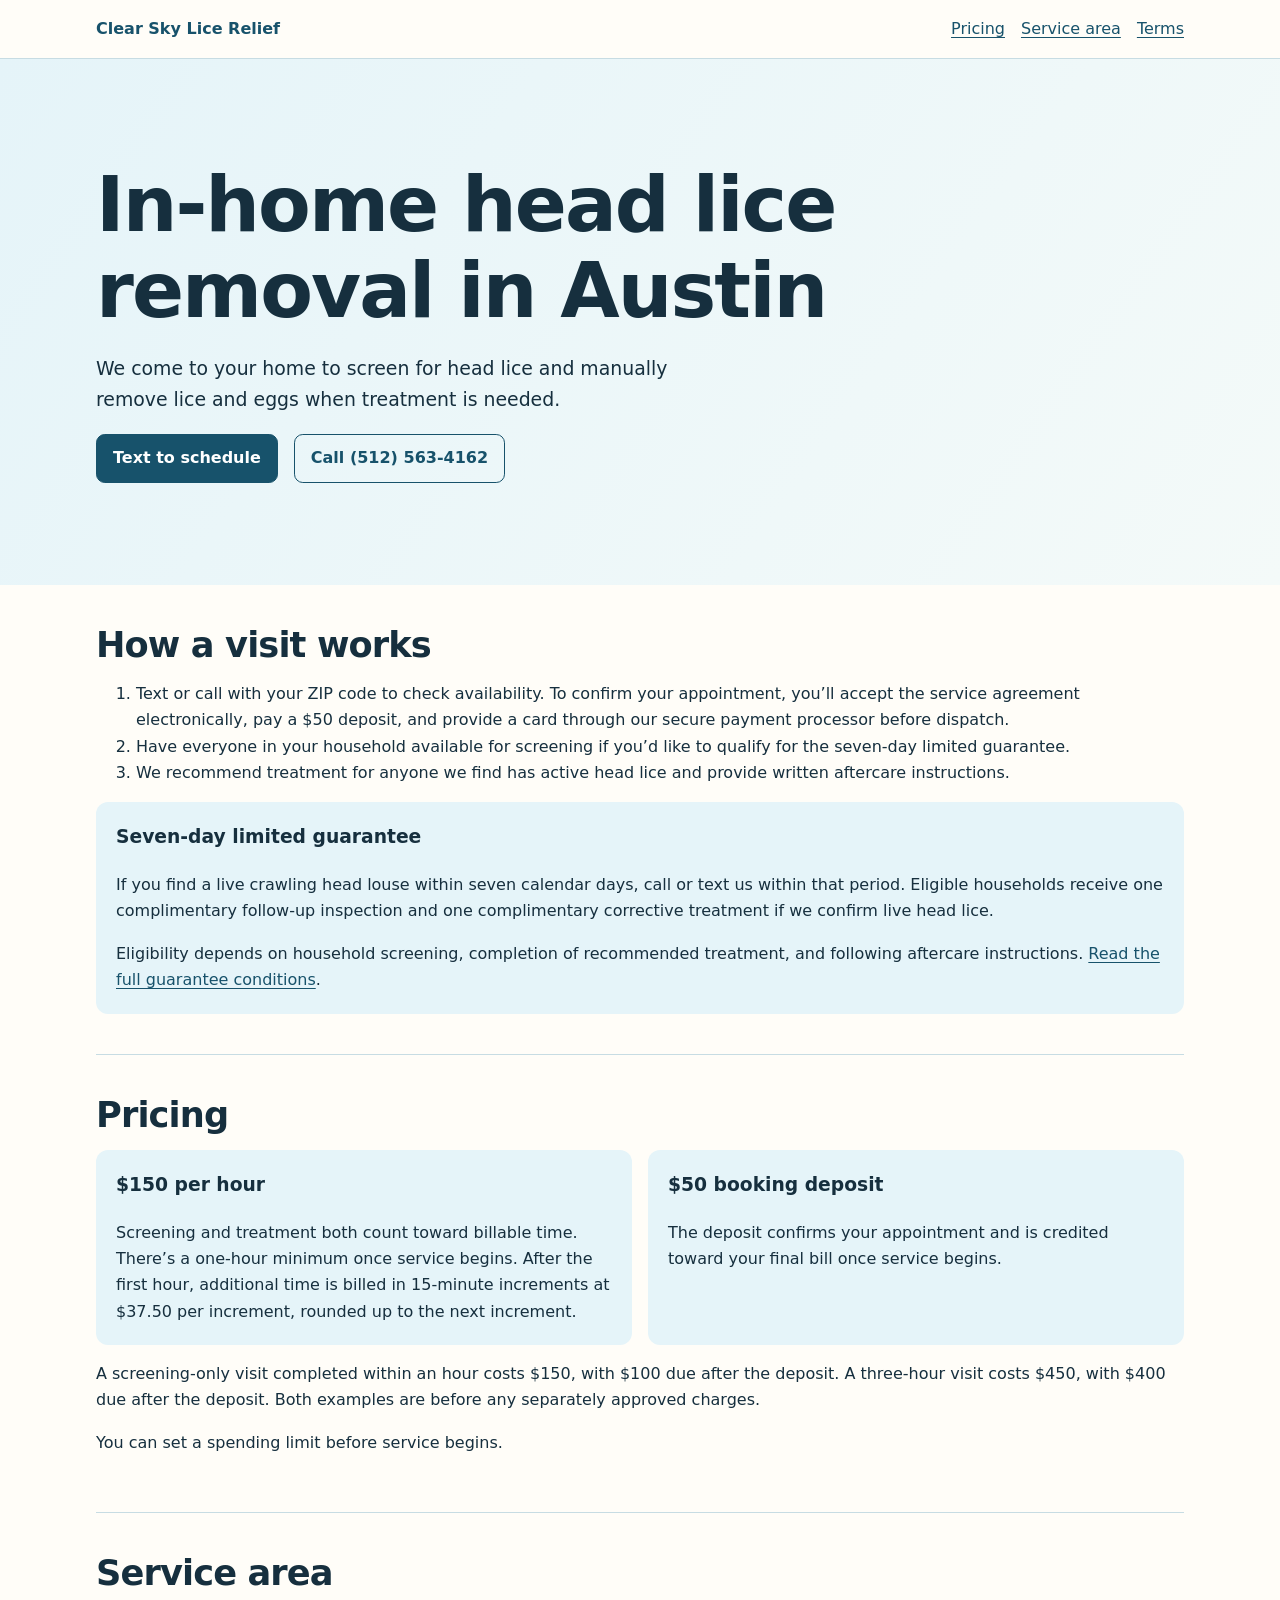
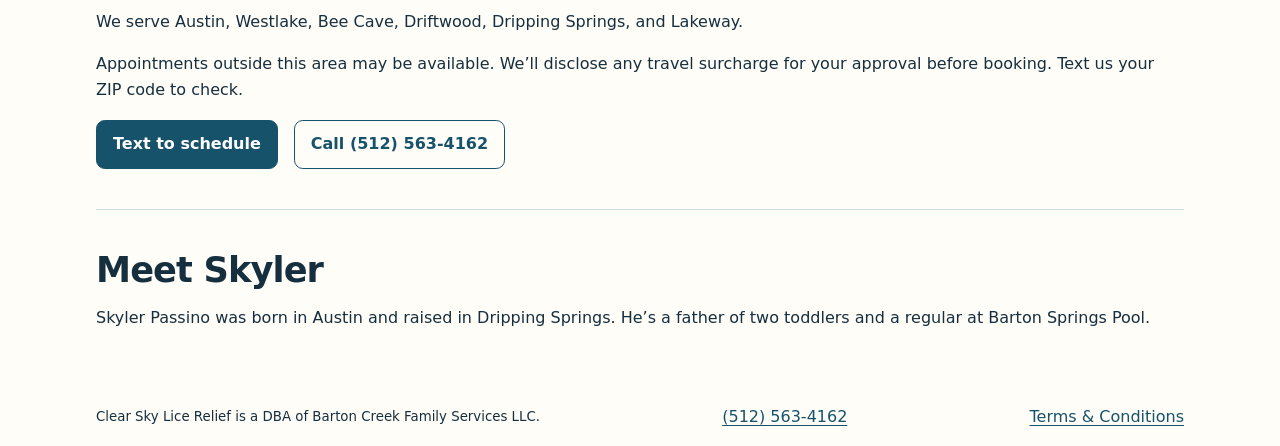
==== index.html @ 66396711 "Add files via upload" ====
<!doctype html>
<html lang="en">
<head>
  <meta charset="utf-8">
  <meta name="viewport" content="width=device-width, initial-scale=1">
  <meta name="description" content="In-home head lice screening and manual removal in Austin and surrounding communities. View pricing or text to schedule.">
  <title>Clear Sky Lice Relief | In-home head lice removal in Austin</title>
  <link rel="stylesheet" href="site.css">
</head>
<body>
  <a class="skip" href="#main">Skip to content</a>
  <header><div class="wrap bar">
    <a class="brand" href="index.html">Clear Sky Lice Relief</a>
    <nav aria-label="Main navigation"><a href="#pricing">Pricing</a><a href="#service-area">Service area</a><a href="terms/index.html">Terms</a></nav>
  </div></header>
<main id="main">
  <div class="hero"><div class="wrap">
    <h1>In-home head lice removal in Austin</h1>
    <p class="lead">We come to your home to screen for head lice and manually remove lice and eggs when treatment is needed.</p>
    <div class="actions">
  <a class="button primary" href="sms:+15125634162?body=Hi%21%20I%E2%80%99m%20in%20ZIP%20code%20_____%20and%20would%20like%20to%20check%20availability%20for%20an%20in-home%20lice%20screening.">Text to schedule</a>
  <a class="button" href="tel:+15125634162">Call (512) 563-4162</a>
</div>
  </div></div>

  <div class="wrap">
    <section id="visit">
      <h2>How a visit works</h2>
      <ol>
        <li>Text or call with your ZIP code to check availability. To confirm your appointment, you’ll accept the service agreement electronically, pay a $50 deposit, and provide a card through our secure payment processor before dispatch.</li>
        <li>Have everyone in your household available for screening if you’d like to qualify for the seven-day limited guarantee.</li>
        <li>We recommend treatment for anyone we find has active head lice and provide written aftercare instructions.</li>
      </ol>
      <div class="panel">
        <h3>Seven-day limited guarantee</h3>
        <p>If you find a live crawling head louse within seven calendar days, call or text us within that period. Eligible households receive one complimentary follow-up inspection and one complimentary corrective treatment if we confirm live head lice.</p>
        <p>Eligibility depends on household screening, completion of recommended treatment, and following aftercare instructions. <a href="terms/index.html#section-17">Read the full guarantee conditions</a>.</p>
      </div>
    </section>

    <section id="pricing">
      <h2>Pricing</h2>
      <div class="grid">
        <div class="panel">
          <h3>$150 per hour</h3>
          <p>Screening and treatment both count toward billable time. There’s a one-hour minimum once service begins. After the first hour, additional time is billed in 15-minute increments at $37.50 per increment, rounded up to the next increment.</p>
        </div>
        <div class="panel">
          <h3>$50 booking deposit</h3>
          <p>The deposit confirms your appointment and is credited toward your final bill once service begins.</p>
        </div>
      </div>
      <p>A screening-only visit completed within an hour costs $150, with $100 due after the deposit. A three-hour visit costs $450, with $400 due after the deposit. Both examples are before any separately approved charges.</p>
      <p>You can set a spending limit before service begins.</p>
    </section>

    <section id="service-area">
      <h2>Service area</h2>
      <p>We serve Austin, Westlake, Bee Cave, Driftwood, Dripping Springs, and Lakeway.</p>
      <p>Appointments outside this area may be available. We’ll disclose any travel surcharge for your approval before booking. Text us your ZIP code to check.</p>
      <div class="actions">
  <a class="button primary" href="sms:+15125634162?body=Hi%21%20I%E2%80%99m%20in%20ZIP%20code%20_____%20and%20would%20like%20to%20check%20availability%20for%20an%20in-home%20lice%20screening.">Text to schedule</a>
  <a class="button" href="tel:+15125634162">Call (512) 563-4162</a>
</div>
    </section>

    <section id="about">
      <h2>Meet Skyler</h2>
      <!-- Add Skyler’s photo here when available. -->
      <p>Skyler Passino was born in Austin and raised in Dripping Springs. He’s a father of two toddlers and a regular at Barton Springs Pool.</p>
    </section>
  </div>
</main>
  <footer><div class="wrap bar">
    <small>Clear Sky Lice Relief is a DBA of Barton Creek Family Services LLC.</small>
    <a href="tel:+15125634162">(512) 563-4162</a>
    <a href="terms/index.html">Terms &amp; Conditions</a>
  </div></footer>
</body>
</html>
---- site.css ----
:root{color-scheme:light;--ink:#162f3e;--blue:#17526b;--paper:#fffdf8;--sky:#e5f4f9;--line:#c7dce3}
*{box-sizing:border-box}
body{margin:0;background:var(--paper);color:var(--ink);font:1rem/1.65 system-ui,sans-serif}
a{color:var(--blue);text-underline-offset:.2em}
a:focus-visible{outline:3px solid #a65121;outline-offset:4px}
.wrap{width:min(68rem,calc(100% - 2rem));margin-inline:auto}
header,footer{padding:1rem 0;border-block-end:1px solid var(--line)}
footer{border-block:1px solid var(--line) 0}
.bar,.actions{display:flex;align-items:center;justify-content:space-between;gap:1rem;flex-wrap:wrap}
.actions{justify-content:flex-start}
.brand{font-weight:800;text-decoration:none}
nav{display:flex;gap:1rem;flex-wrap:wrap}
.hero{background:linear-gradient(125deg,var(--sky),#f4faf9);padding:clamp(3rem,8vw,7rem) 0}
h1,h2{line-height:1.12;letter-spacing:-.025em}
h1{font-size:clamp(2.4rem,6vw,4.8rem);max-width:16ch;margin:0 0 1rem}
h2{font-size:clamp(1.5rem,3vw,2.2rem);margin:0 0 1rem}
.lead{font-size:1.18rem;max-width:52ch}
.button{display:inline-block;padding:.65rem 1rem;border:1px solid var(--blue);border-radius:.55rem;font-weight:700;text-decoration:none}
.primary{background:var(--blue);color:white}
section{padding:2.5rem 0;border-bottom:1px solid var(--line)}
section:last-child{border:0}
.grid{display:grid;grid-template-columns:repeat(auto-fit,minmax(min(100%,16rem),1fr));gap:1rem}
.panel{background:var(--sky);padding:1.25rem;border-radius:.75rem}
.panel > :first-child{margin-top:0}
.panel > :last-child{margin-bottom:0}
.legal{width:min(48rem,calc(100% - 2rem));margin:3rem auto;overflow-wrap:anywhere}
.legal h1{font-size:clamp(2rem,5vw,3.6rem);max-width:none}
.legal h2{margin-top:2.5rem;scroll-margin-top:1rem}
.legal li{margin-block:.4rem}
.skip{position:absolute;left:1rem;top:.5rem;background:white;padding:.5rem;transform:translateY(-200%)}
.skip:focus{transform:none}
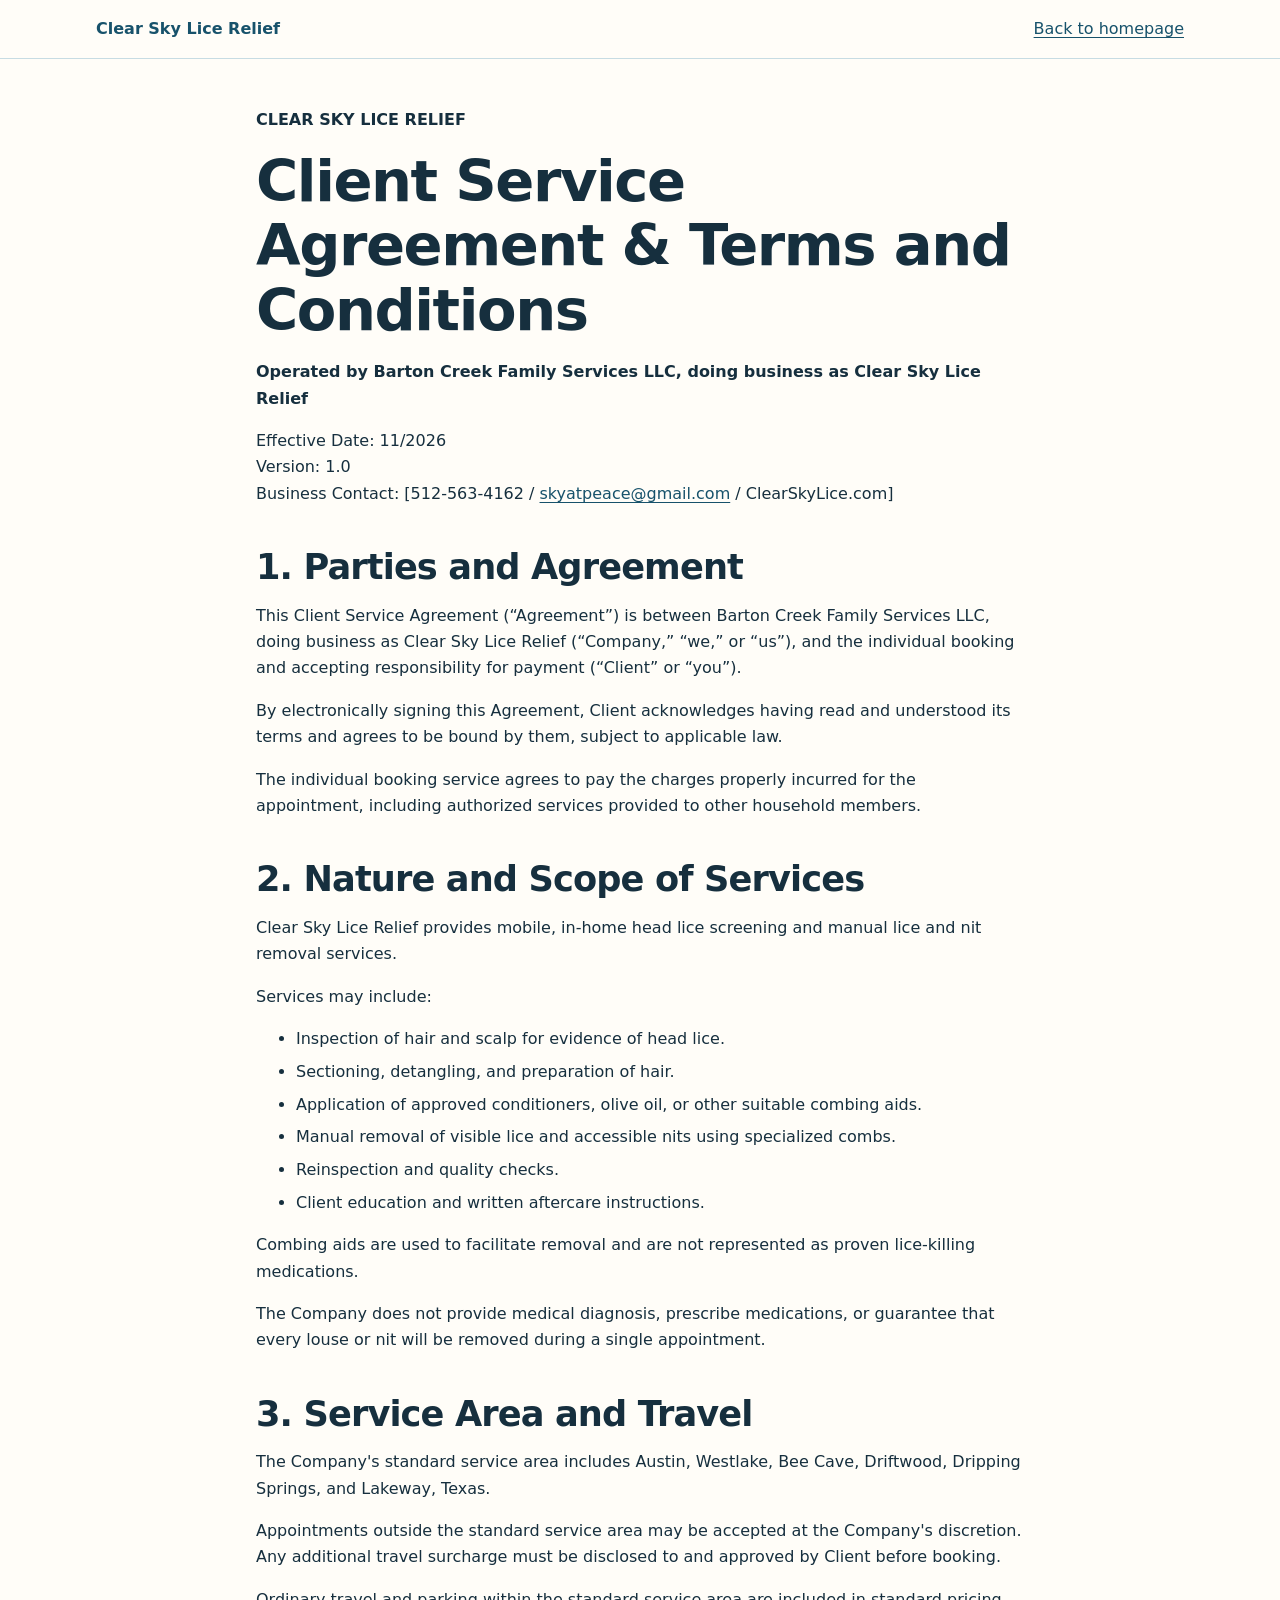
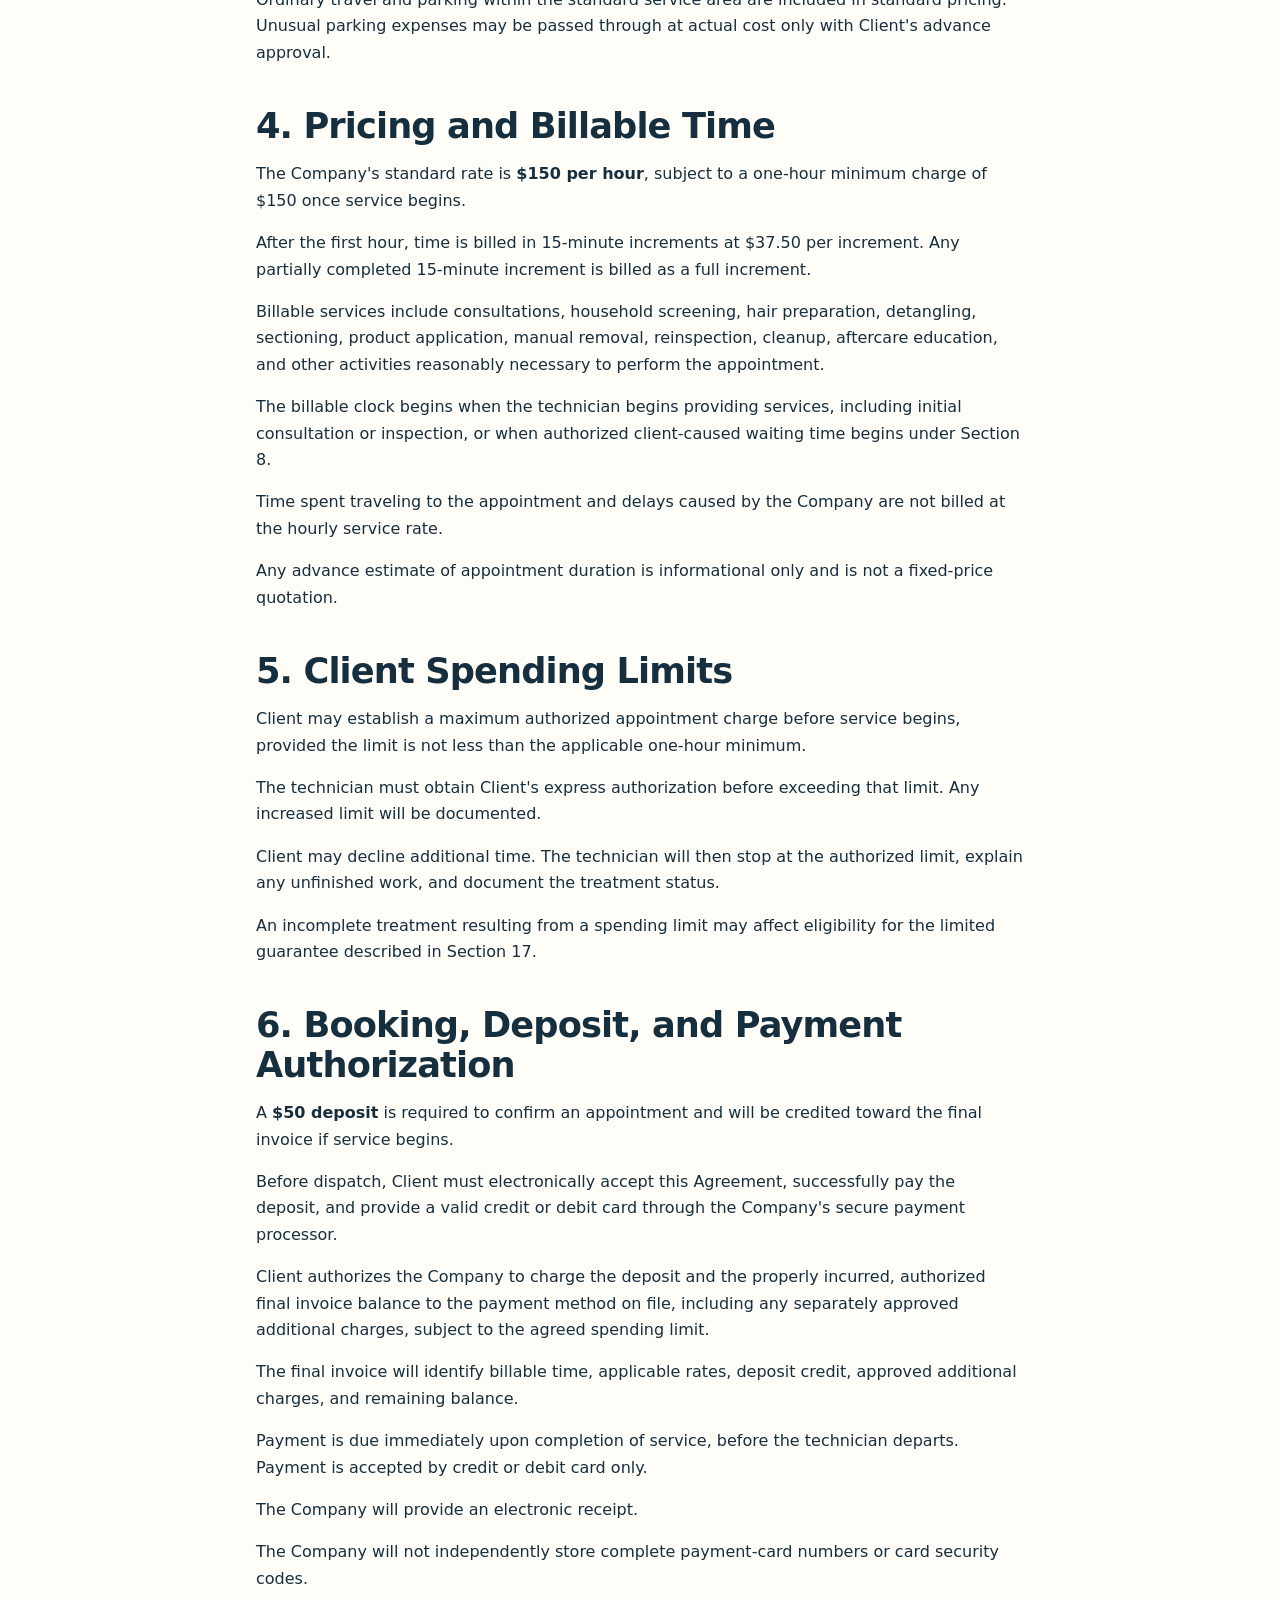
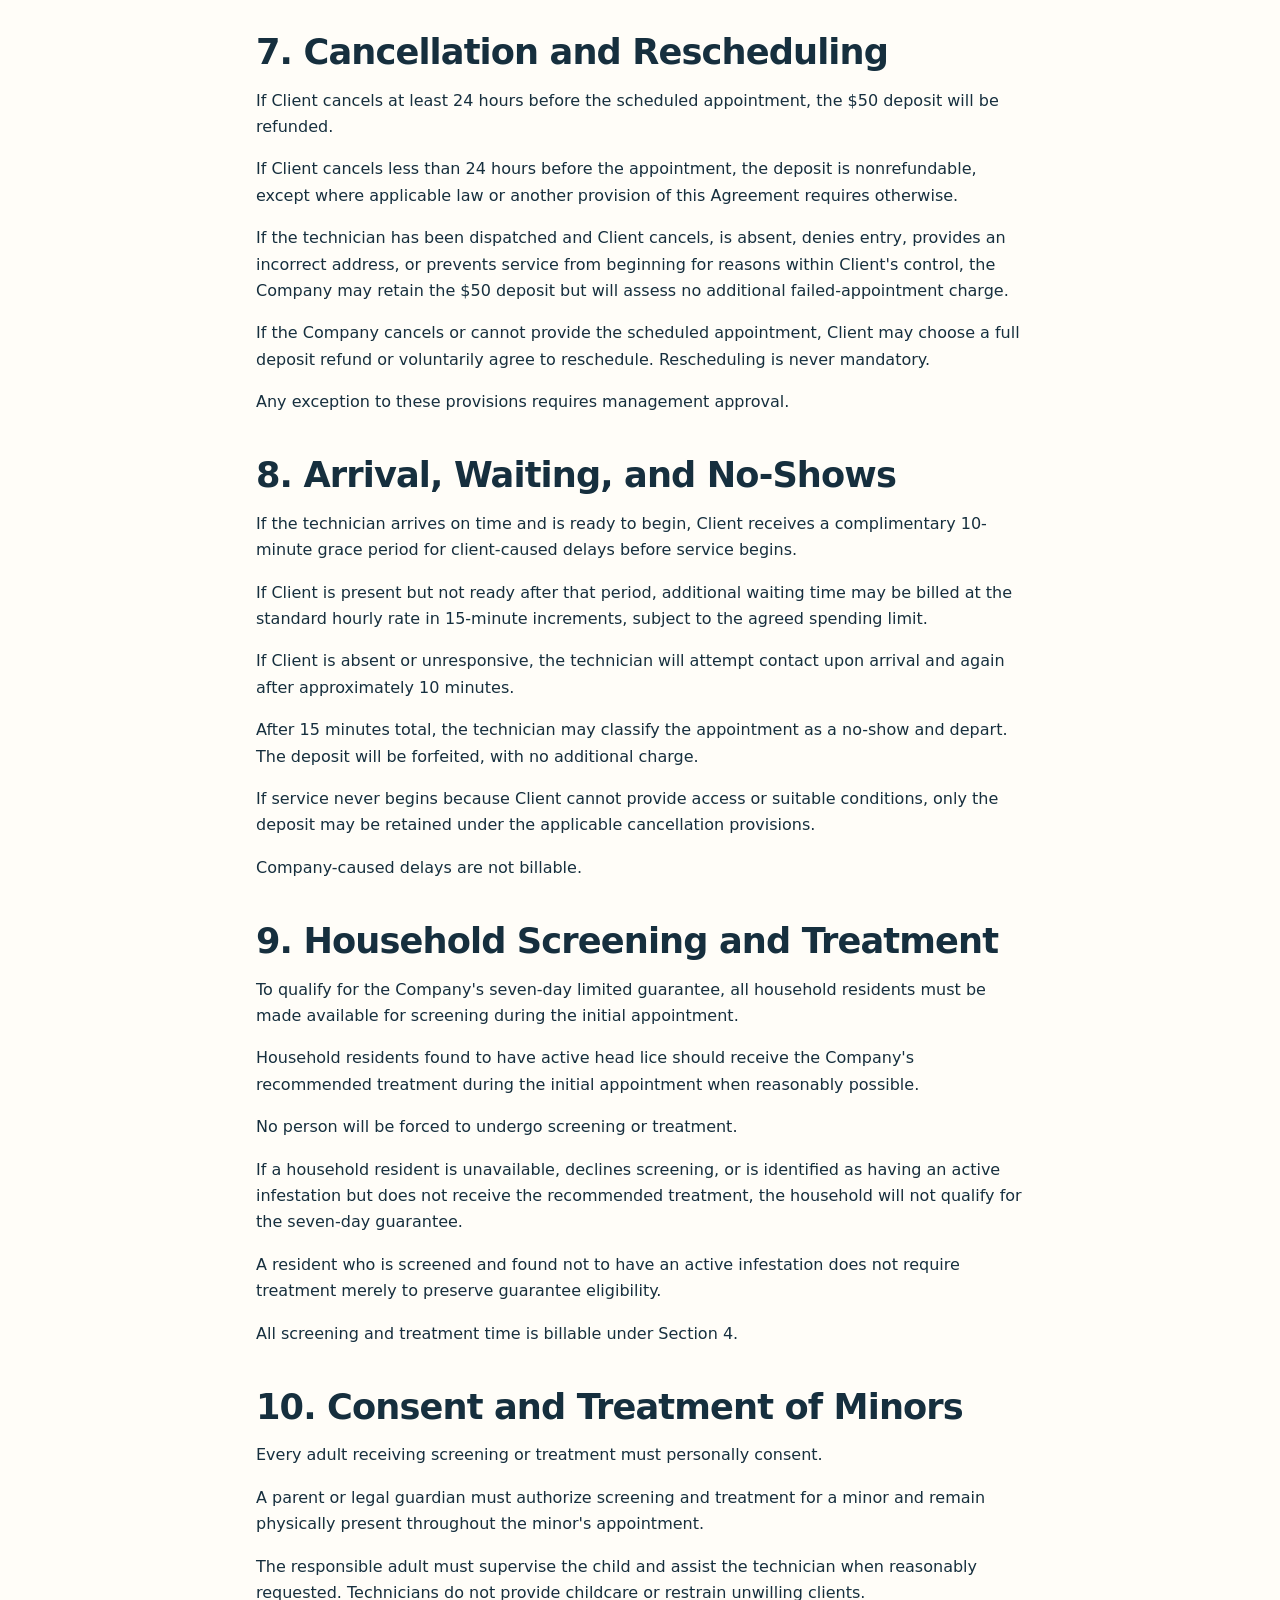
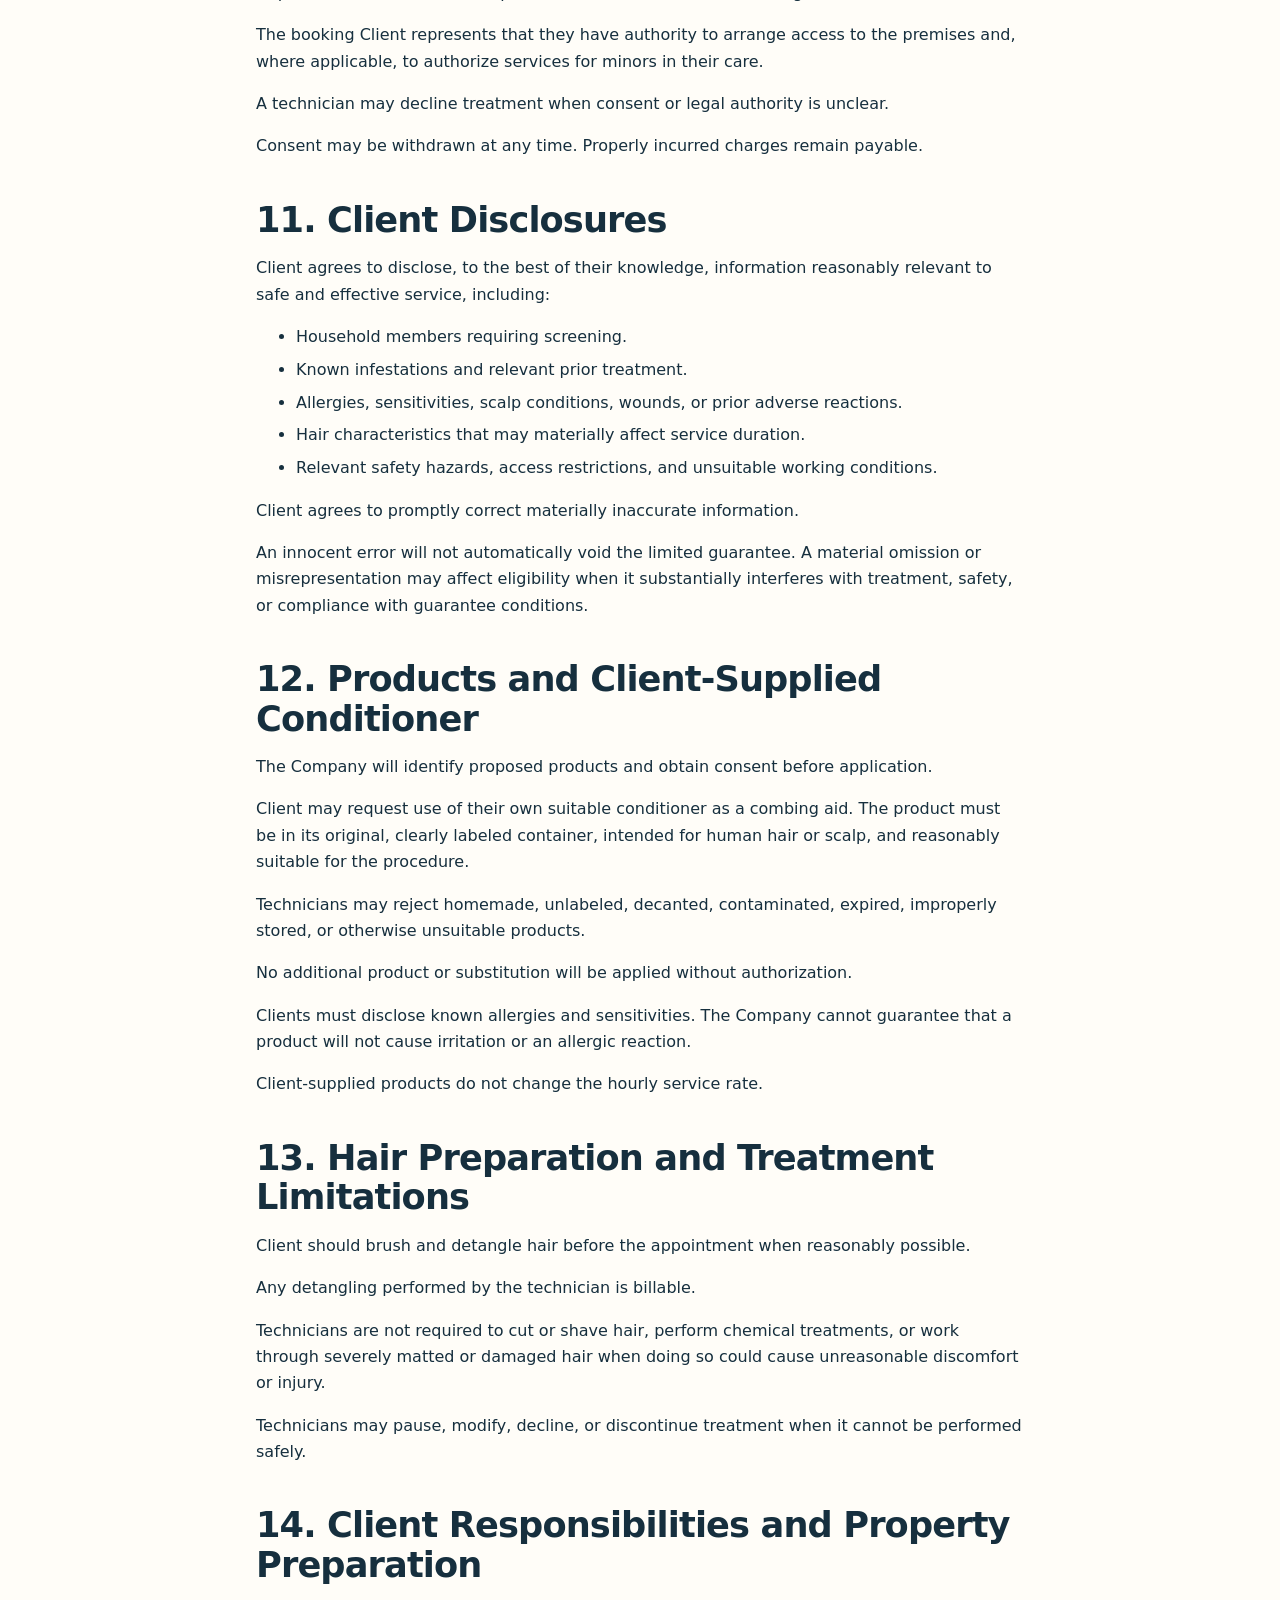
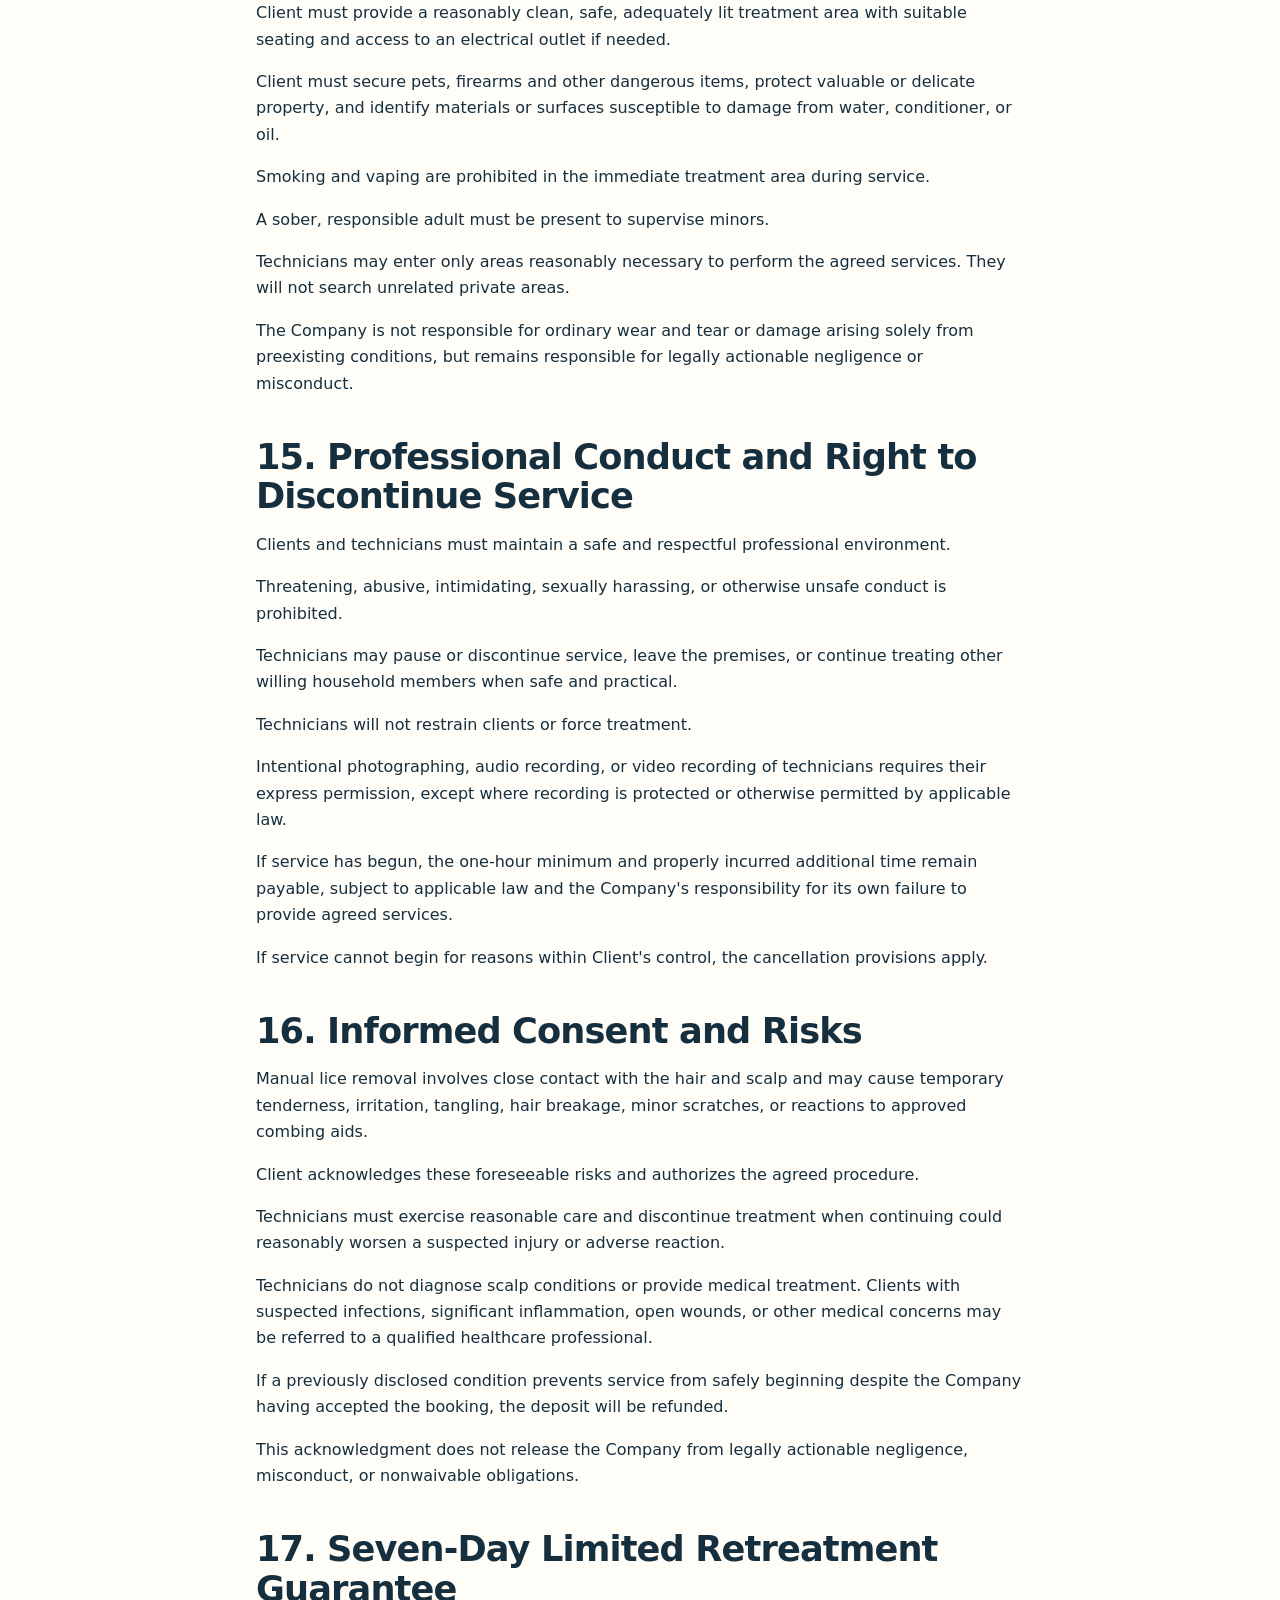
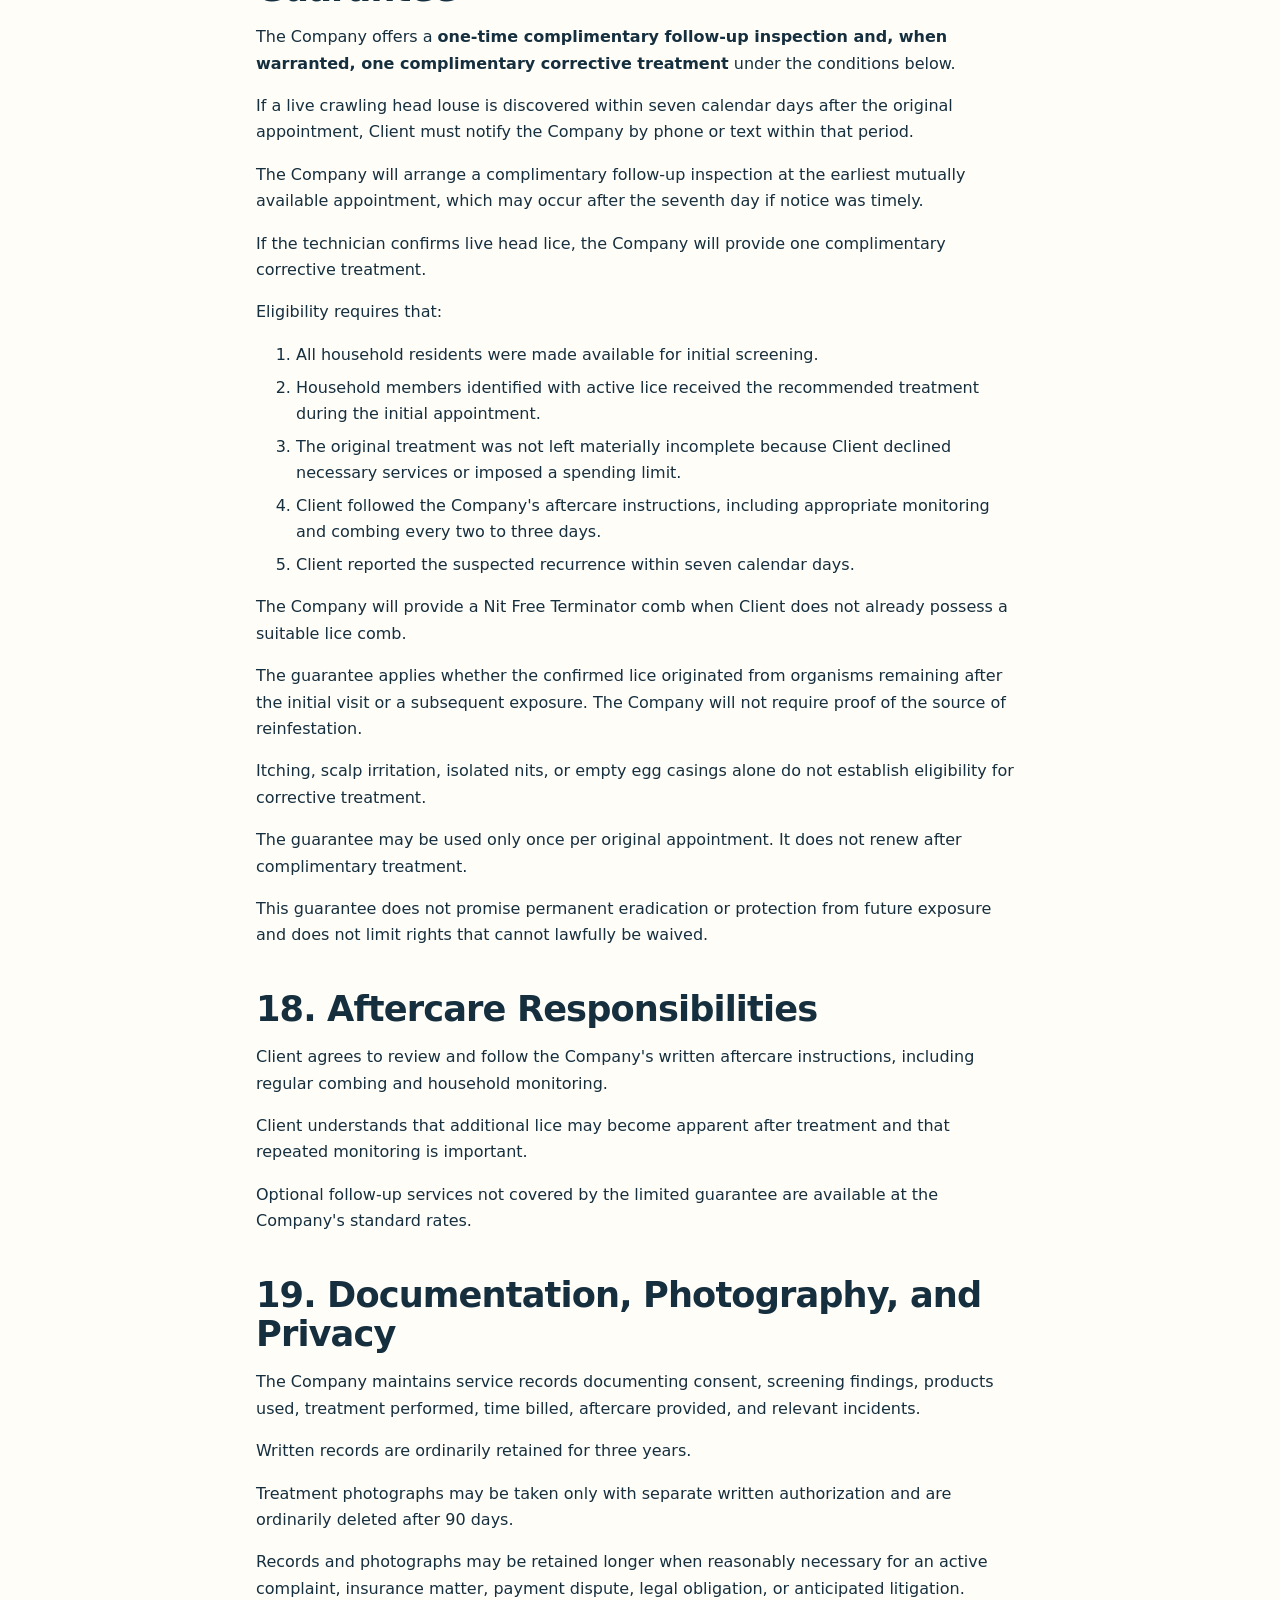
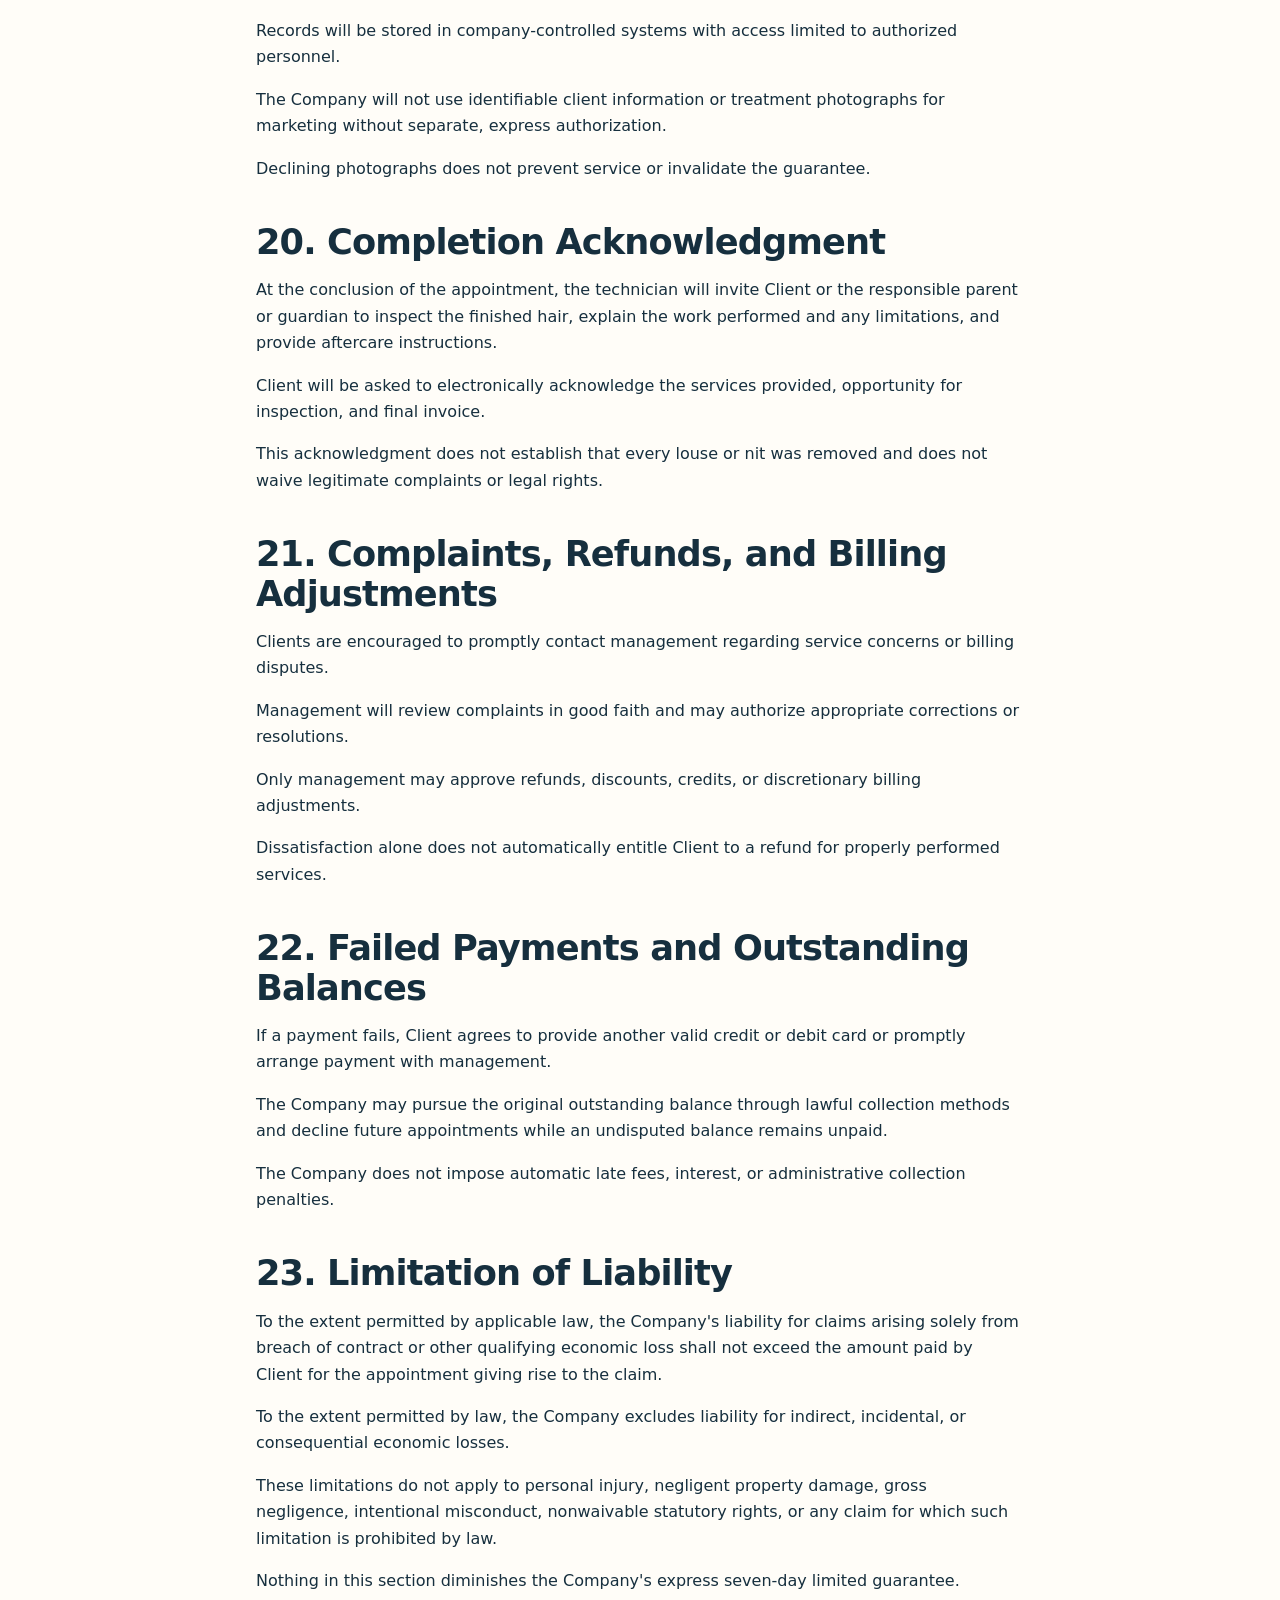
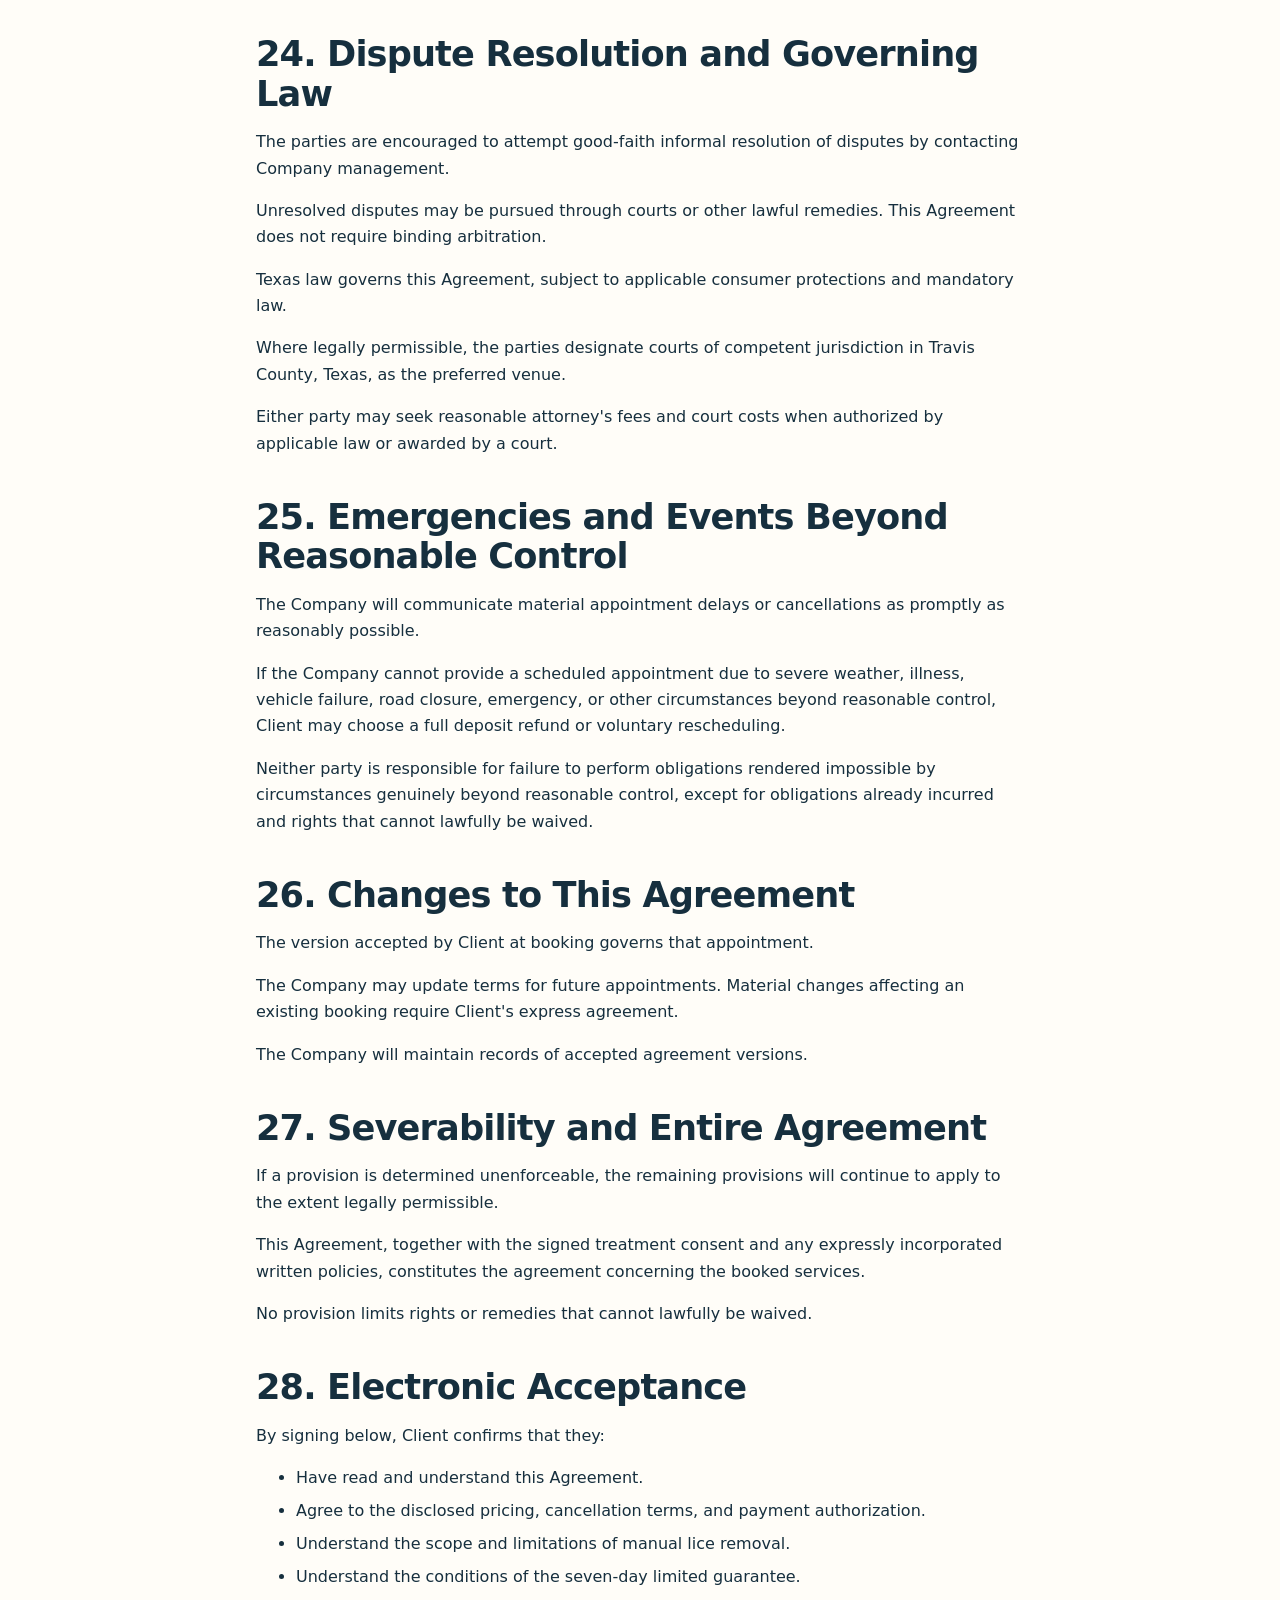
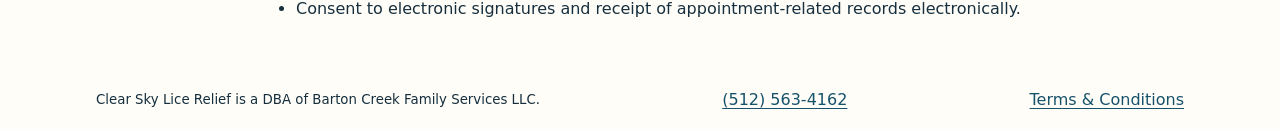
==== commit 5c433896: "Add files via upload" ====
--- a/index.html
+++ b/index.html
@@ -3,78 +3,191 @@
 <head>
   <meta charset="utf-8">
   <meta name="viewport" content="width=device-width, initial-scale=1">
-  <meta name="description" content="In-home head lice screening and manual removal in Austin and surrounding communities. View pricing or text to schedule.">
-  <title>Clear Sky Lice Relief | In-home head lice removal in Austin</title>
-  <link rel="stylesheet" href="site.css">
+  <meta name="description" content="Read the Clear Sky Lice Relief Client Service Agreement and Terms and Conditions.">
+  <title>Terms &amp; Conditions | Clear Sky Lice Relief</title>
+  <link rel="stylesheet" href="../site.css">
 </head>
 <body>
   <a class="skip" href="#main">Skip to content</a>
   <header><div class="wrap bar">
-    <a class="brand" href="index.html">Clear Sky Lice Relief</a>
-    <nav aria-label="Main navigation"><a href="#pricing">Pricing</a><a href="#service-area">Service area</a><a href="terms/index.html">Terms</a></nav>
+    <a class="brand" href="../index.html">Clear Sky Lice Relief</a>
+    <nav aria-label="Main navigation"><a href="../index.html">Back to homepage</a></nav>
   </div></header>
-<main id="main">
-  <div class="hero"><div class="wrap">
-    <h1>In-home head lice removal in Austin</h1>
-    <p class="lead">We come to your home to screen for head lice and manually remove lice and eggs when treatment is needed.</p>
-    <div class="actions">
-  <a class="button primary" href="sms:+15125634162?body=Hi%21%20I%E2%80%99m%20in%20ZIP%20code%20_____%20and%20would%20like%20to%20check%20availability%20for%20an%20in-home%20lice%20screening.">Text to schedule</a>
-  <a class="button" href="tel:+15125634162">Call (512) 563-4162</a>
-</div>
-  </div></div>
-
-  <div class="wrap">
-    <section id="visit">
-      <h2>How a visit works</h2>
-      <ol>
-        <li>Text or call with your ZIP code to check availability. To confirm your appointment, you’ll accept the service agreement electronically, pay a $50 deposit, and provide a card through our secure payment processor before dispatch.</li>
-        <li>Have everyone in your household available for screening if you’d like to qualify for the seven-day limited guarantee.</li>
-        <li>We recommend treatment for anyone we find has active head lice and provide written aftercare instructions.</li>
-      </ol>
-      <div class="panel">
-        <h3>Seven-day limited guarantee</h3>
-        <p>If you find a live crawling head louse within seven calendar days, call or text us within that period. Eligible households receive one complimentary follow-up inspection and one complimentary corrective treatment if we confirm live head lice.</p>
-        <p>Eligibility depends on household screening, completion of recommended treatment, and following aftercare instructions. <a href="terms/index.html#section-17">Read the full guarantee conditions</a>.</p>
-      </div>
-    </section>
-
-    <section id="pricing">
-      <h2>Pricing</h2>
-      <div class="grid">
-        <div class="panel">
-          <h3>$150 per hour</h3>
-          <p>Screening and treatment both count toward billable time. There’s a one-hour minimum once service begins. After the first hour, additional time is billed in 15-minute increments at $37.50 per increment, rounded up to the next increment.</p>
-        </div>
-        <div class="panel">
-          <h3>$50 booking deposit</h3>
-          <p>The deposit confirms your appointment and is credited toward your final bill once service begins.</p>
-        </div>
-      </div>
-      <p>A screening-only visit completed within an hour costs $150, with $100 due after the deposit. A three-hour visit costs $450, with $400 due after the deposit. Both examples are before any separately approved charges.</p>
-      <p>You can set a spending limit before service begins.</p>
-    </section>
-
-    <section id="service-area">
-      <h2>Service area</h2>
-      <p>We serve Austin, Westlake, Bee Cave, Driftwood, Dripping Springs, and Lakeway.</p>
-      <p>Appointments outside this area may be available. We’ll disclose any travel surcharge for your approval before booking. Text us your ZIP code to check.</p>
-      <div class="actions">
-  <a class="button primary" href="sms:+15125634162?body=Hi%21%20I%E2%80%99m%20in%20ZIP%20code%20_____%20and%20would%20like%20to%20check%20availability%20for%20an%20in-home%20lice%20screening.">Text to schedule</a>
-  <a class="button" href="tel:+15125634162">Call (512) 563-4162</a>
-</div>
-    </section>
-
-    <section id="about">
-      <h2>Meet Skyler</h2>
-      <!-- Add Skyler’s photo here when available. -->
-      <p>Skyler Passino was born in Austin and raised in Dripping Springs. He’s a father of two toddlers and a regular at Barton Springs Pool.</p>
-    </section>
-  </div>
-</main>
+<main id="main" class="legal"><article>
+<p class="brand">CLEAR SKY LICE RELIEF</p>
+<h1>Client Service Agreement &amp; Terms and Conditions</h1>
+<p><strong>Operated by Barton Creek Family Services LLC, doing business as Clear Sky Lice Relief</strong></p>
+<p>Effective Date: 11/2026<br>
+Version: 1.0<br>
+Business Contact: [512-563-4162 / <a href="mailto:skyatpeace@gmail.com">skyatpeace@gmail.com</a> / ClearSkyLice.com]</p>
+<h2 id="section-1">1. Parties and Agreement</h2>
+<p>This Client Service Agreement (“Agreement”) is between Barton Creek Family Services LLC, doing business as Clear Sky Lice Relief (“Company,” “we,” or “us”), and the individual booking and accepting responsibility for payment (“Client” or “you”).</p>
+<p>By electronically signing this Agreement, Client acknowledges having read and understood its terms and agrees to be bound by them, subject to applicable law.</p>
+<p>The individual booking service agrees to pay the charges properly incurred for the appointment, including authorized services provided to other household members.</p>
+<h2 id="section-2">2. Nature and Scope of Services</h2>
+<p>Clear Sky Lice Relief provides mobile, in-home head lice screening and manual lice and nit removal services.</p>
+<p>Services may include:</p>
+<ul><li>Inspection of hair and scalp for evidence of head lice.</li><li>Sectioning, detangling, and preparation of hair.</li><li>Application of approved conditioners, olive oil, or other suitable combing aids.</li><li>Manual removal of visible lice and accessible nits using specialized combs.</li><li>Reinspection and quality checks.</li><li>Client education and written aftercare instructions.</li></ul>
+<p>Combing aids are used to facilitate removal and are not represented as proven lice-killing medications.</p>
+<p>The Company does not provide medical diagnosis, prescribe medications, or guarantee that every louse or nit will be removed during a single appointment.</p>
+<h2 id="section-3">3. Service Area and Travel</h2>
+<p>The Company&#x27;s standard service area includes Austin, Westlake, Bee Cave, Driftwood, Dripping Springs, and Lakeway, Texas.</p>
+<p>Appointments outside the standard service area may be accepted at the Company&#x27;s discretion. Any additional travel surcharge must be disclosed to and approved by Client before booking.</p>
+<p>Ordinary travel and parking within the standard service area are included in standard pricing. Unusual parking expenses may be passed through at actual cost only with Client&#x27;s advance approval.</p>
+<h2 id="section-4">4. Pricing and Billable Time</h2>
+<p>The Company&#x27;s standard rate is <strong>$150 per hour</strong>, subject to a one-hour minimum charge of $150 once service begins.</p>
+<p>After the first hour, time is billed in 15-minute increments at $37.50 per increment. Any partially completed 15-minute increment is billed as a full increment.</p>
+<p>Billable services include consultations, household screening, hair preparation, detangling, sectioning, product application, manual removal, reinspection, cleanup, aftercare education, and other activities reasonably necessary to perform the appointment.</p>
+<p>The billable clock begins when the technician begins providing services, including initial consultation or inspection, or when authorized client-caused waiting time begins under Section 8.</p>
+<p>Time spent traveling to the appointment and delays caused by the Company are not billed at the hourly service rate.</p>
+<p>Any advance estimate of appointment duration is informational only and is not a fixed-price quotation.</p>
+<h2 id="section-5">5. Client Spending Limits</h2>
+<p>Client may establish a maximum authorized appointment charge before service begins, provided the limit is not less than the applicable one-hour minimum.</p>
+<p>The technician must obtain Client&#x27;s express authorization before exceeding that limit. Any increased limit will be documented.</p>
+<p>Client may decline additional time. The technician will then stop at the authorized limit, explain any unfinished work, and document the treatment status.</p>
+<p>An incomplete treatment resulting from a spending limit may affect eligibility for the limited guarantee described in Section 17.</p>
+<h2 id="section-6">6. Booking, Deposit, and Payment Authorization</h2>
+<p>A <strong>$50 deposit</strong> is required to confirm an appointment and will be credited toward the final invoice if service begins.</p>
+<p>Before dispatch, Client must electronically accept this Agreement, successfully pay the deposit, and provide a valid credit or debit card through the Company&#x27;s secure payment processor.</p>
+<p>Client authorizes the Company to charge the deposit and the properly incurred, authorized final invoice balance to the payment method on file, including any separately approved additional charges, subject to the agreed spending limit.</p>
+<p>The final invoice will identify billable time, applicable rates, deposit credit, approved additional charges, and remaining balance.</p>
+<p>Payment is due immediately upon completion of service, before the technician departs. Payment is accepted by credit or debit card only.</p>
+<p>The Company will provide an electronic receipt.</p>
+<p>The Company will not independently store complete payment-card numbers or card security codes.</p>
+<h2 id="section-7">7. Cancellation and Rescheduling</h2>
+<p>If Client cancels at least 24 hours before the scheduled appointment, the $50 deposit will be refunded.</p>
+<p>If Client cancels less than 24 hours before the appointment, the deposit is nonrefundable, except where applicable law or another provision of this Agreement requires otherwise.</p>
+<p>If the technician has been dispatched and Client cancels, is absent, denies entry, provides an incorrect address, or prevents service from beginning for reasons within Client&#x27;s control, the Company may retain the $50 deposit but will assess no additional failed-appointment charge.</p>
+<p>If the Company cancels or cannot provide the scheduled appointment, Client may choose a full deposit refund or voluntarily agree to reschedule. Rescheduling is never mandatory.</p>
+<p>Any exception to these provisions requires management approval.</p>
+<h2 id="section-8">8. Arrival, Waiting, and No-Shows</h2>
+<p>If the technician arrives on time and is ready to begin, Client receives a complimentary 10-minute grace period for client-caused delays before service begins.</p>
+<p>If Client is present but not ready after that period, additional waiting time may be billed at the standard hourly rate in 15-minute increments, subject to the agreed spending limit.</p>
+<p>If Client is absent or unresponsive, the technician will attempt contact upon arrival and again after approximately 10 minutes.</p>
+<p>After 15 minutes total, the technician may classify the appointment as a no-show and depart. The deposit will be forfeited, with no additional charge.</p>
+<p>If service never begins because Client cannot provide access or suitable conditions, only the deposit may be retained under the applicable cancellation provisions.</p>
+<p>Company-caused delays are not billable.</p>
+<h2 id="section-9">9. Household Screening and Treatment</h2>
+<p>To qualify for the Company&#x27;s seven-day limited guarantee, all household residents must be made available for screening during the initial appointment.</p>
+<p>Household residents found to have active head lice should receive the Company&#x27;s recommended treatment during the initial appointment when reasonably possible.</p>
+<p>No person will be forced to undergo screening or treatment.</p>
+<p>If a household resident is unavailable, declines screening, or is identified as having an active infestation but does not receive the recommended treatment, the household will not qualify for the seven-day guarantee.</p>
+<p>A resident who is screened and found not to have an active infestation does not require treatment merely to preserve guarantee eligibility.</p>
+<p>All screening and treatment time is billable under Section 4.</p>
+<h2 id="section-10">10. Consent and Treatment of Minors</h2>
+<p>Every adult receiving screening or treatment must personally consent.</p>
+<p>A parent or legal guardian must authorize screening and treatment for a minor and remain physically present throughout the minor&#x27;s appointment.</p>
+<p>The responsible adult must supervise the child and assist the technician when reasonably requested. Technicians do not provide childcare or restrain unwilling clients.</p>
+<p>The booking Client represents that they have authority to arrange access to the premises and, where applicable, to authorize services for minors in their care.</p>
+<p>A technician may decline treatment when consent or legal authority is unclear.</p>
+<p>Consent may be withdrawn at any time. Properly incurred charges remain payable.</p>
+<h2 id="section-11">11. Client Disclosures</h2>
+<p>Client agrees to disclose, to the best of their knowledge, information reasonably relevant to safe and effective service, including:</p>
+<ul><li>Household members requiring screening.</li><li>Known infestations and relevant prior treatment.</li><li>Allergies, sensitivities, scalp conditions, wounds, or prior adverse reactions.</li><li>Hair characteristics that may materially affect service duration.</li><li>Relevant safety hazards, access restrictions, and unsuitable working conditions.</li></ul>
+<p>Client agrees to promptly correct materially inaccurate information.</p>
+<p>An innocent error will not automatically void the limited guarantee. A material omission or misrepresentation may affect eligibility when it substantially interferes with treatment, safety, or compliance with guarantee conditions.</p>
+<h2 id="section-12">12. Products and Client-Supplied Conditioner</h2>
+<p>The Company will identify proposed products and obtain consent before application.</p>
+<p>Client may request use of their own suitable conditioner as a combing aid. The product must be in its original, clearly labeled container, intended for human hair or scalp, and reasonably suitable for the procedure.</p>
+<p>Technicians may reject homemade, unlabeled, decanted, contaminated, expired, improperly stored, or otherwise unsuitable products.</p>
+<p>No additional product or substitution will be applied without authorization.</p>
+<p>Clients must disclose known allergies and sensitivities. The Company cannot guarantee that a product will not cause irritation or an allergic reaction.</p>
+<p>Client-supplied products do not change the hourly service rate.</p>
+<h2 id="section-13">13. Hair Preparation and Treatment Limitations</h2>
+<p>Client should brush and detangle hair before the appointment when reasonably possible.</p>
+<p>Any detangling performed by the technician is billable.</p>
+<p>Technicians are not required to cut or shave hair, perform chemical treatments, or work through severely matted or damaged hair when doing so could cause unreasonable discomfort or injury.</p>
+<p>Technicians may pause, modify, decline, or discontinue treatment when it cannot be performed safely.</p>
+<h2 id="section-14">14. Client Responsibilities and Property Preparation</h2>
+<p>Client must provide a reasonably clean, safe, adequately lit treatment area with suitable seating and access to an electrical outlet if needed.</p>
+<p>Client must secure pets, firearms and other dangerous items, protect valuable or delicate property, and identify materials or surfaces susceptible to damage from water, conditioner, or oil.</p>
+<p>Smoking and vaping are prohibited in the immediate treatment area during service.</p>
+<p>A sober, responsible adult must be present to supervise minors.</p>
+<p>Technicians may enter only areas reasonably necessary to perform the agreed services. They will not search unrelated private areas.</p>
+<p>The Company is not responsible for ordinary wear and tear or damage arising solely from preexisting conditions, but remains responsible for legally actionable negligence or misconduct.</p>
+<h2 id="section-15">15. Professional Conduct and Right to Discontinue Service</h2>
+<p>Clients and technicians must maintain a safe and respectful professional environment.</p>
+<p>Threatening, abusive, intimidating, sexually harassing, or otherwise unsafe conduct is prohibited.</p>
+<p>Technicians may pause or discontinue service, leave the premises, or continue treating other willing household members when safe and practical.</p>
+<p>Technicians will not restrain clients or force treatment.</p>
+<p>Intentional photographing, audio recording, or video recording of technicians requires their express permission, except where recording is protected or otherwise permitted by applicable law.</p>
+<p>If service has begun, the one-hour minimum and properly incurred additional time remain payable, subject to applicable law and the Company&#x27;s responsibility for its own failure to provide agreed services.</p>
+<p>If service cannot begin for reasons within Client&#x27;s control, the cancellation provisions apply.</p>
+<h2 id="section-16">16. Informed Consent and Risks</h2>
+<p>Manual lice removal involves close contact with the hair and scalp and may cause temporary tenderness, irritation, tangling, hair breakage, minor scratches, or reactions to approved combing aids.</p>
+<p>Client acknowledges these foreseeable risks and authorizes the agreed procedure.</p>
+<p>Technicians must exercise reasonable care and discontinue treatment when continuing could reasonably worsen a suspected injury or adverse reaction.</p>
+<p>Technicians do not diagnose scalp conditions or provide medical treatment. Clients with suspected infections, significant inflammation, open wounds, or other medical concerns may be referred to a qualified healthcare professional.</p>
+<p>If a previously disclosed condition prevents service from safely beginning despite the Company having accepted the booking, the deposit will be refunded.</p>
+<p>This acknowledgment does not release the Company from legally actionable negligence, misconduct, or nonwaivable obligations.</p>
+<h2 id="section-17">17. Seven-Day Limited Retreatment Guarantee</h2>
+<p>The Company offers a <strong>one-time complimentary follow-up inspection and, when warranted, one complimentary corrective treatment</strong> under the conditions below.</p>
+<p>If a live crawling head louse is discovered within seven calendar days after the original appointment, Client must notify the Company by phone or text within that period.</p>
+<p>The Company will arrange a complimentary follow-up inspection at the earliest mutually available appointment, which may occur after the seventh day if notice was timely.</p>
+<p>If the technician confirms live head lice, the Company will provide one complimentary corrective treatment.</p>
+<p>Eligibility requires that:</p>
+<ol><li>All household residents were made available for initial screening.</li><li>Household members identified with active lice received the recommended treatment during the initial appointment.</li><li>The original treatment was not left materially incomplete because Client declined necessary services or imposed a spending limit.</li><li>Client followed the Company&#x27;s aftercare instructions, including appropriate monitoring and combing every two to three days.</li><li>Client reported the suspected recurrence within seven calendar days.</li></ol>
+<p>The Company will provide a Nit Free Terminator comb when Client does not already possess a suitable lice comb.</p>
+<p>The guarantee applies whether the confirmed lice originated from organisms remaining after the initial visit or a subsequent exposure. The Company will not require proof of the source of reinfestation.</p>
+<p>Itching, scalp irritation, isolated nits, or empty egg casings alone do not establish eligibility for corrective treatment.</p>
+<p>The guarantee may be used only once per original appointment. It does not renew after complimentary treatment.</p>
+<p>This guarantee does not promise permanent eradication or protection from future exposure and does not limit rights that cannot lawfully be waived.</p>
+<h2 id="section-18">18. Aftercare Responsibilities</h2>
+<p>Client agrees to review and follow the Company&#x27;s written aftercare instructions, including regular combing and household monitoring.</p>
+<p>Client understands that additional lice may become apparent after treatment and that repeated monitoring is important.</p>
+<p>Optional follow-up services not covered by the limited guarantee are available at the Company&#x27;s standard rates.</p>
+<h2 id="section-19">19. Documentation, Photography, and Privacy</h2>
+<p>The Company maintains service records documenting consent, screening findings, products used, treatment performed, time billed, aftercare provided, and relevant incidents.</p>
+<p>Written records are ordinarily retained for three years.</p>
+<p>Treatment photographs may be taken only with separate written authorization and are ordinarily deleted after 90 days.</p>
+<p>Records and photographs may be retained longer when reasonably necessary for an active complaint, insurance matter, payment dispute, legal obligation, or anticipated litigation.</p>
+<p>Records will be stored in company-controlled systems with access limited to authorized personnel.</p>
+<p>The Company will not use identifiable client information or treatment photographs for marketing without separate, express authorization.</p>
+<p>Declining photographs does not prevent service or invalidate the guarantee.</p>
+<h2 id="section-20">20. Completion Acknowledgment</h2>
+<p>At the conclusion of the appointment, the technician will invite Client or the responsible parent or guardian to inspect the finished hair, explain the work performed and any limitations, and provide aftercare instructions.</p>
+<p>Client will be asked to electronically acknowledge the services provided, opportunity for inspection, and final invoice.</p>
+<p>This acknowledgment does not establish that every louse or nit was removed and does not waive legitimate complaints or legal rights.</p>
+<h2 id="section-21">21. Complaints, Refunds, and Billing Adjustments</h2>
+<p>Clients are encouraged to promptly contact management regarding service concerns or billing disputes.</p>
+<p>Management will review complaints in good faith and may authorize appropriate corrections or resolutions.</p>
+<p>Only management may approve refunds, discounts, credits, or discretionary billing adjustments.</p>
+<p>Dissatisfaction alone does not automatically entitle Client to a refund for properly performed services.</p>
+<h2 id="section-22">22. Failed Payments and Outstanding Balances</h2>
+<p>If a payment fails, Client agrees to provide another valid credit or debit card or promptly arrange payment with management.</p>
+<p>The Company may pursue the original outstanding balance through lawful collection methods and decline future appointments while an undisputed balance remains unpaid.</p>
+<p>The Company does not impose automatic late fees, interest, or administrative collection penalties.</p>
+<h2 id="section-23">23. Limitation of Liability</h2>
+<p>To the extent permitted by applicable law, the Company&#x27;s liability for claims arising solely from breach of contract or other qualifying economic loss shall not exceed the amount paid by Client for the appointment giving rise to the claim.</p>
+<p>To the extent permitted by law, the Company excludes liability for indirect, incidental, or consequential economic losses.</p>
+<p>These limitations do not apply to personal injury, negligent property damage, gross negligence, intentional misconduct, nonwaivable statutory rights, or any claim for which such limitation is prohibited by law.</p>
+<p>Nothing in this section diminishes the Company&#x27;s express seven-day limited guarantee.</p>
+<h2 id="section-24">24. Dispute Resolution and Governing Law</h2>
+<p>The parties are encouraged to attempt good-faith informal resolution of disputes by contacting Company management.</p>
+<p>Unresolved disputes may be pursued through courts or other lawful remedies. This Agreement does not require binding arbitration.</p>
+<p>Texas law governs this Agreement, subject to applicable consumer protections and mandatory law.</p>
+<p>Where legally permissible, the parties designate courts of competent jurisdiction in Travis County, Texas, as the preferred venue.</p>
+<p>Either party may seek reasonable attorney&#x27;s fees and court costs when authorized by applicable law or awarded by a court.</p>
+<h2 id="section-25">25. Emergencies and Events Beyond Reasonable Control</h2>
+<p>The Company will communicate material appointment delays or cancellations as promptly as reasonably possible.</p>
+<p>If the Company cannot provide a scheduled appointment due to severe weather, illness, vehicle failure, road closure, emergency, or other circumstances beyond reasonable control, Client may choose a full deposit refund or voluntary rescheduling.</p>
+<p>Neither party is responsible for failure to perform obligations rendered impossible by circumstances genuinely beyond reasonable control, except for obligations already incurred and rights that cannot lawfully be waived.</p>
+<h2 id="section-26">26. Changes to This Agreement</h2>
+<p>The version accepted by Client at booking governs that appointment.</p>
+<p>The Company may update terms for future appointments. Material changes affecting an existing booking require Client&#x27;s express agreement.</p>
+<p>The Company will maintain records of accepted agreement versions.</p>
+<h2 id="section-27">27. Severability and Entire Agreement</h2>
+<p>If a provision is determined unenforceable, the remaining provisions will continue to apply to the extent legally permissible.</p>
+<p>This Agreement, together with the signed treatment consent and any expressly incorporated written policies, constitutes the agreement concerning the booked services.</p>
+<p>No provision limits rights or remedies that cannot lawfully be waived.</p>
+<h2 id="section-28">28. Electronic Acceptance</h2>
+<p>By signing below, Client confirms that they:</p>
+<ul><li>Have read and understand this Agreement.</li><li>Agree to the disclosed pricing, cancellation terms, and payment authorization.</li><li>Understand the scope and limitations of manual lice removal.</li><li>Understand the conditions of the seven-day limited guarantee.</li><li>Consent to electronic signatures and receipt of appointment-related records electronically.</li></ul>
+</article></main>
   <footer><div class="wrap bar">
     <small>Clear Sky Lice Relief is a DBA of Barton Creek Family Services LLC.</small>
     <a href="tel:+15125634162">(512) 563-4162</a>
-    <a href="terms/index.html">Terms &amp; Conditions</a>
+    <a href="../terms/index.html">Terms &amp; Conditions</a>
   </div></footer>
 </body>
 </html>
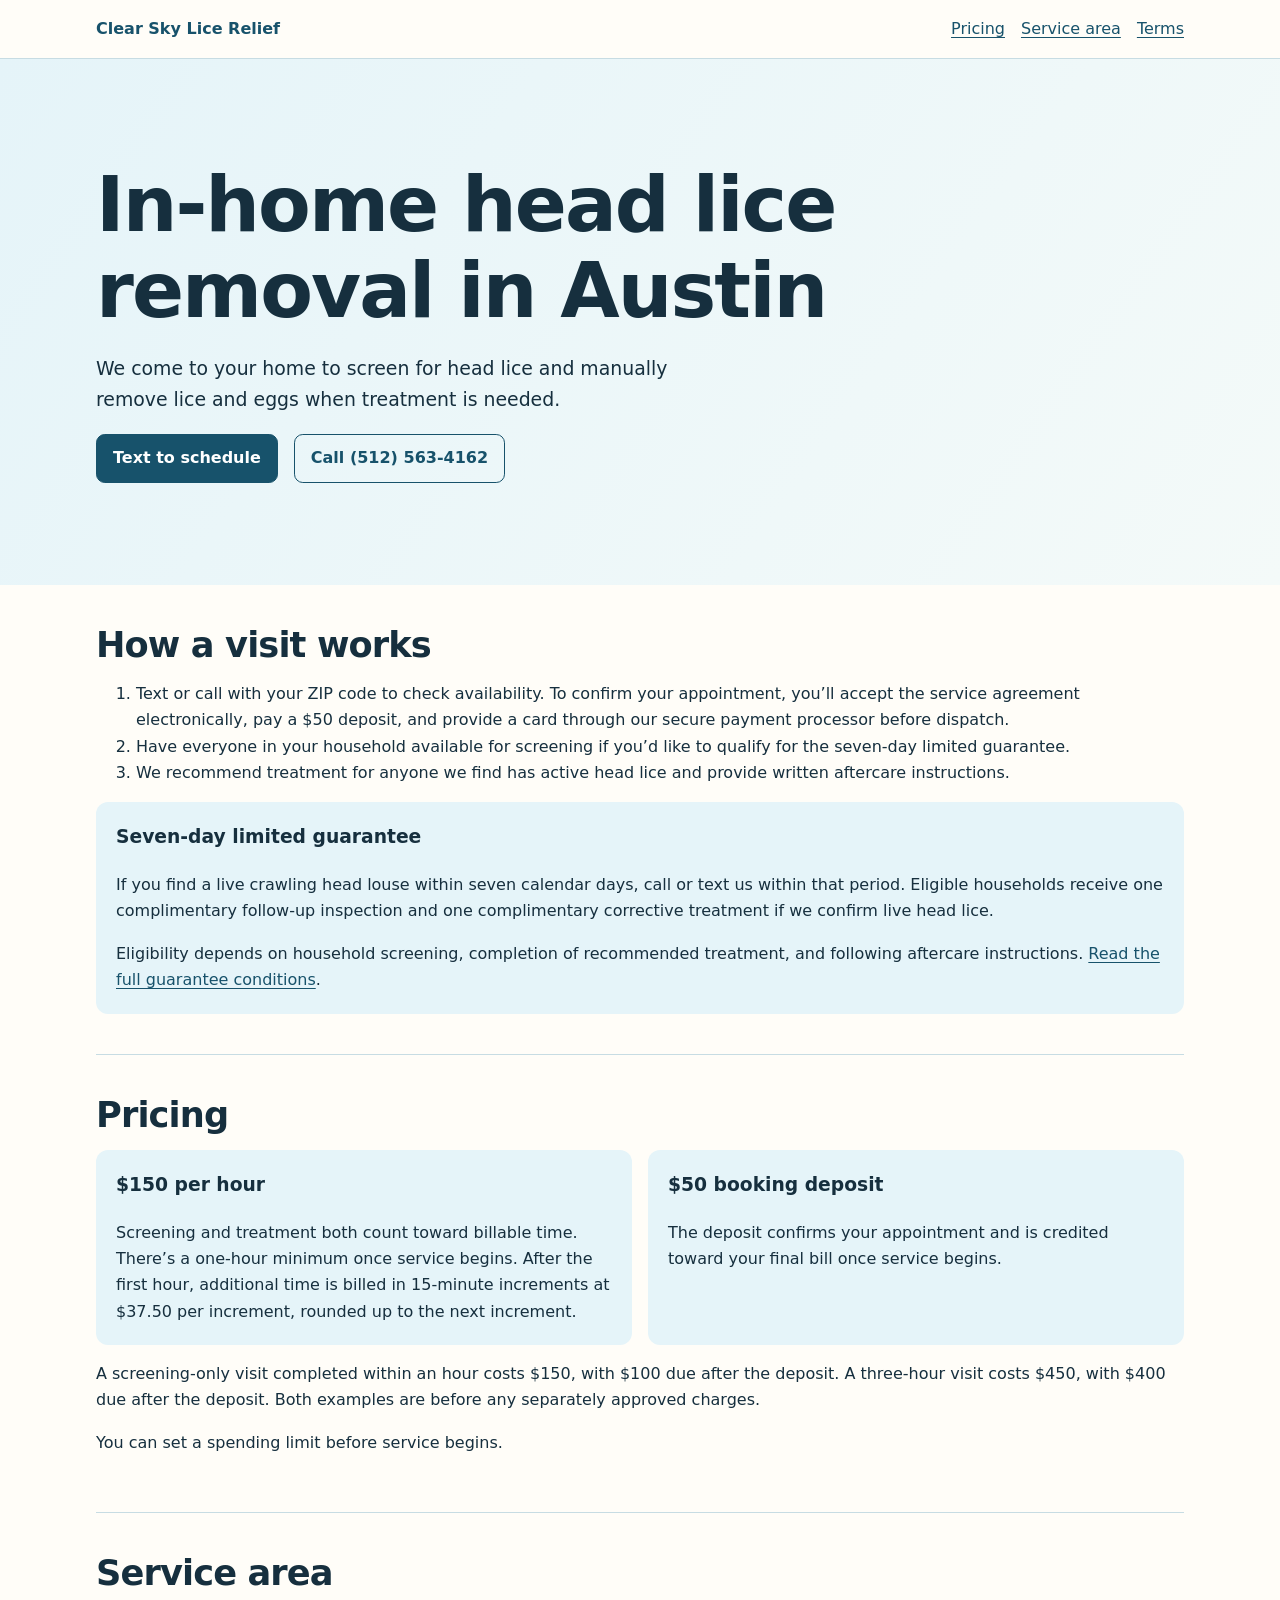
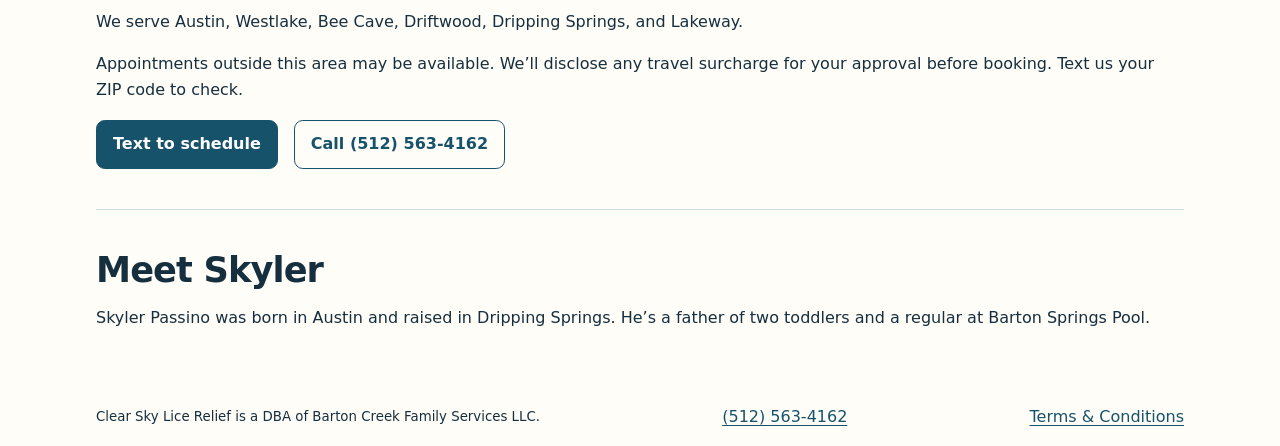
==== commit 3a991939: "Add files via upload" ====
--- a/index.html
+++ b/index.html
@@ -3,191 +3,78 @@
 <head>
   <meta charset="utf-8">
   <meta name="viewport" content="width=device-width, initial-scale=1">
-  <meta name="description" content="Read the Clear Sky Lice Relief Client Service Agreement and Terms and Conditions.">
-  <title>Terms &amp; Conditions | Clear Sky Lice Relief</title>
-  <link rel="stylesheet" href="../site.css">
+  <meta name="description" content="In-home head lice screening and manual removal in Austin and surrounding communities. View pricing or text to schedule.">
+  <title>Clear Sky Lice Relief | In-home head lice removal in Austin</title>
+  <link rel="stylesheet" href="site.css">
 </head>
 <body>
   <a class="skip" href="#main">Skip to content</a>
   <header><div class="wrap bar">
-    <a class="brand" href="../index.html">Clear Sky Lice Relief</a>
-    <nav aria-label="Main navigation"><a href="../index.html">Back to homepage</a></nav>
+    <a class="brand" href="index.html">Clear Sky Lice Relief</a>
+    <nav aria-label="Main navigation"><a href="#pricing">Pricing</a><a href="#service-area">Service area</a><a href="terms/index.html">Terms</a></nav>
   </div></header>
-<main id="main" class="legal"><article>
-<p class="brand">CLEAR SKY LICE RELIEF</p>
-<h1>Client Service Agreement &amp; Terms and Conditions</h1>
-<p><strong>Operated by Barton Creek Family Services LLC, doing business as Clear Sky Lice Relief</strong></p>
-<p>Effective Date: 11/2026<br>
-Version: 1.0<br>
-Business Contact: [512-563-4162 / <a href="mailto:skyatpeace@gmail.com">skyatpeace@gmail.com</a> / ClearSkyLice.com]</p>
-<h2 id="section-1">1. Parties and Agreement</h2>
-<p>This Client Service Agreement (“Agreement”) is between Barton Creek Family Services LLC, doing business as Clear Sky Lice Relief (“Company,” “we,” or “us”), and the individual booking and accepting responsibility for payment (“Client” or “you”).</p>
-<p>By electronically signing this Agreement, Client acknowledges having read and understood its terms and agrees to be bound by them, subject to applicable law.</p>
-<p>The individual booking service agrees to pay the charges properly incurred for the appointment, including authorized services provided to other household members.</p>
-<h2 id="section-2">2. Nature and Scope of Services</h2>
-<p>Clear Sky Lice Relief provides mobile, in-home head lice screening and manual lice and nit removal services.</p>
-<p>Services may include:</p>
-<ul><li>Inspection of hair and scalp for evidence of head lice.</li><li>Sectioning, detangling, and preparation of hair.</li><li>Application of approved conditioners, olive oil, or other suitable combing aids.</li><li>Manual removal of visible lice and accessible nits using specialized combs.</li><li>Reinspection and quality checks.</li><li>Client education and written aftercare instructions.</li></ul>
-<p>Combing aids are used to facilitate removal and are not represented as proven lice-killing medications.</p>
-<p>The Company does not provide medical diagnosis, prescribe medications, or guarantee that every louse or nit will be removed during a single appointment.</p>
-<h2 id="section-3">3. Service Area and Travel</h2>
-<p>The Company&#x27;s standard service area includes Austin, Westlake, Bee Cave, Driftwood, Dripping Springs, and Lakeway, Texas.</p>
-<p>Appointments outside the standard service area may be accepted at the Company&#x27;s discretion. Any additional travel surcharge must be disclosed to and approved by Client before booking.</p>
-<p>Ordinary travel and parking within the standard service area are included in standard pricing. Unusual parking expenses may be passed through at actual cost only with Client&#x27;s advance approval.</p>
-<h2 id="section-4">4. Pricing and Billable Time</h2>
-<p>The Company&#x27;s standard rate is <strong>$150 per hour</strong>, subject to a one-hour minimum charge of $150 once service begins.</p>
-<p>After the first hour, time is billed in 15-minute increments at $37.50 per increment. Any partially completed 15-minute increment is billed as a full increment.</p>
-<p>Billable services include consultations, household screening, hair preparation, detangling, sectioning, product application, manual removal, reinspection, cleanup, aftercare education, and other activities reasonably necessary to perform the appointment.</p>
-<p>The billable clock begins when the technician begins providing services, including initial consultation or inspection, or when authorized client-caused waiting time begins under Section 8.</p>
-<p>Time spent traveling to the appointment and delays caused by the Company are not billed at the hourly service rate.</p>
-<p>Any advance estimate of appointment duration is informational only and is not a fixed-price quotation.</p>
-<h2 id="section-5">5. Client Spending Limits</h2>
-<p>Client may establish a maximum authorized appointment charge before service begins, provided the limit is not less than the applicable one-hour minimum.</p>
-<p>The technician must obtain Client&#x27;s express authorization before exceeding that limit. Any increased limit will be documented.</p>
-<p>Client may decline additional time. The technician will then stop at the authorized limit, explain any unfinished work, and document the treatment status.</p>
-<p>An incomplete treatment resulting from a spending limit may affect eligibility for the limited guarantee described in Section 17.</p>
-<h2 id="section-6">6. Booking, Deposit, and Payment Authorization</h2>
-<p>A <strong>$50 deposit</strong> is required to confirm an appointment and will be credited toward the final invoice if service begins.</p>
-<p>Before dispatch, Client must electronically accept this Agreement, successfully pay the deposit, and provide a valid credit or debit card through the Company&#x27;s secure payment processor.</p>
-<p>Client authorizes the Company to charge the deposit and the properly incurred, authorized final invoice balance to the payment method on file, including any separately approved additional charges, subject to the agreed spending limit.</p>
-<p>The final invoice will identify billable time, applicable rates, deposit credit, approved additional charges, and remaining balance.</p>
-<p>Payment is due immediately upon completion of service, before the technician departs. Payment is accepted by credit or debit card only.</p>
-<p>The Company will provide an electronic receipt.</p>
-<p>The Company will not independently store complete payment-card numbers or card security codes.</p>
-<h2 id="section-7">7. Cancellation and Rescheduling</h2>
-<p>If Client cancels at least 24 hours before the scheduled appointment, the $50 deposit will be refunded.</p>
-<p>If Client cancels less than 24 hours before the appointment, the deposit is nonrefundable, except where applicable law or another provision of this Agreement requires otherwise.</p>
-<p>If the technician has been dispatched and Client cancels, is absent, denies entry, provides an incorrect address, or prevents service from beginning for reasons within Client&#x27;s control, the Company may retain the $50 deposit but will assess no additional failed-appointment charge.</p>
-<p>If the Company cancels or cannot provide the scheduled appointment, Client may choose a full deposit refund or voluntarily agree to reschedule. Rescheduling is never mandatory.</p>
-<p>Any exception to these provisions requires management approval.</p>
-<h2 id="section-8">8. Arrival, Waiting, and No-Shows</h2>
-<p>If the technician arrives on time and is ready to begin, Client receives a complimentary 10-minute grace period for client-caused delays before service begins.</p>
-<p>If Client is present but not ready after that period, additional waiting time may be billed at the standard hourly rate in 15-minute increments, subject to the agreed spending limit.</p>
-<p>If Client is absent or unresponsive, the technician will attempt contact upon arrival and again after approximately 10 minutes.</p>
-<p>After 15 minutes total, the technician may classify the appointment as a no-show and depart. The deposit will be forfeited, with no additional charge.</p>
-<p>If service never begins because Client cannot provide access or suitable conditions, only the deposit may be retained under the applicable cancellation provisions.</p>
-<p>Company-caused delays are not billable.</p>
-<h2 id="section-9">9. Household Screening and Treatment</h2>
-<p>To qualify for the Company&#x27;s seven-day limited guarantee, all household residents must be made available for screening during the initial appointment.</p>
-<p>Household residents found to have active head lice should receive the Company&#x27;s recommended treatment during the initial appointment when reasonably possible.</p>
-<p>No person will be forced to undergo screening or treatment.</p>
-<p>If a household resident is unavailable, declines screening, or is identified as having an active infestation but does not receive the recommended treatment, the household will not qualify for the seven-day guarantee.</p>
-<p>A resident who is screened and found not to have an active infestation does not require treatment merely to preserve guarantee eligibility.</p>
-<p>All screening and treatment time is billable under Section 4.</p>
-<h2 id="section-10">10. Consent and Treatment of Minors</h2>
-<p>Every adult receiving screening or treatment must personally consent.</p>
-<p>A parent or legal guardian must authorize screening and treatment for a minor and remain physically present throughout the minor&#x27;s appointment.</p>
-<p>The responsible adult must supervise the child and assist the technician when reasonably requested. Technicians do not provide childcare or restrain unwilling clients.</p>
-<p>The booking Client represents that they have authority to arrange access to the premises and, where applicable, to authorize services for minors in their care.</p>
-<p>A technician may decline treatment when consent or legal authority is unclear.</p>
-<p>Consent may be withdrawn at any time. Properly incurred charges remain payable.</p>
-<h2 id="section-11">11. Client Disclosures</h2>
-<p>Client agrees to disclose, to the best of their knowledge, information reasonably relevant to safe and effective service, including:</p>
-<ul><li>Household members requiring screening.</li><li>Known infestations and relevant prior treatment.</li><li>Allergies, sensitivities, scalp conditions, wounds, or prior adverse reactions.</li><li>Hair characteristics that may materially affect service duration.</li><li>Relevant safety hazards, access restrictions, and unsuitable working conditions.</li></ul>
-<p>Client agrees to promptly correct materially inaccurate information.</p>
-<p>An innocent error will not automatically void the limited guarantee. A material omission or misrepresentation may affect eligibility when it substantially interferes with treatment, safety, or compliance with guarantee conditions.</p>
-<h2 id="section-12">12. Products and Client-Supplied Conditioner</h2>
-<p>The Company will identify proposed products and obtain consent before application.</p>
-<p>Client may request use of their own suitable conditioner as a combing aid. The product must be in its original, clearly labeled container, intended for human hair or scalp, and reasonably suitable for the procedure.</p>
-<p>Technicians may reject homemade, unlabeled, decanted, contaminated, expired, improperly stored, or otherwise unsuitable products.</p>
-<p>No additional product or substitution will be applied without authorization.</p>
-<p>Clients must disclose known allergies and sensitivities. The Company cannot guarantee that a product will not cause irritation or an allergic reaction.</p>
-<p>Client-supplied products do not change the hourly service rate.</p>
-<h2 id="section-13">13. Hair Preparation and Treatment Limitations</h2>
-<p>Client should brush and detangle hair before the appointment when reasonably possible.</p>
-<p>Any detangling performed by the technician is billable.</p>
-<p>Technicians are not required to cut or shave hair, perform chemical treatments, or work through severely matted or damaged hair when doing so could cause unreasonable discomfort or injury.</p>
-<p>Technicians may pause, modify, decline, or discontinue treatment when it cannot be performed safely.</p>
-<h2 id="section-14">14. Client Responsibilities and Property Preparation</h2>
-<p>Client must provide a reasonably clean, safe, adequately lit treatment area with suitable seating and access to an electrical outlet if needed.</p>
-<p>Client must secure pets, firearms and other dangerous items, protect valuable or delicate property, and identify materials or surfaces susceptible to damage from water, conditioner, or oil.</p>
-<p>Smoking and vaping are prohibited in the immediate treatment area during service.</p>
-<p>A sober, responsible adult must be present to supervise minors.</p>
-<p>Technicians may enter only areas reasonably necessary to perform the agreed services. They will not search unrelated private areas.</p>
-<p>The Company is not responsible for ordinary wear and tear or damage arising solely from preexisting conditions, but remains responsible for legally actionable negligence or misconduct.</p>
-<h2 id="section-15">15. Professional Conduct and Right to Discontinue Service</h2>
-<p>Clients and technicians must maintain a safe and respectful professional environment.</p>
-<p>Threatening, abusive, intimidating, sexually harassing, or otherwise unsafe conduct is prohibited.</p>
-<p>Technicians may pause or discontinue service, leave the premises, or continue treating other willing household members when safe and practical.</p>
-<p>Technicians will not restrain clients or force treatment.</p>
-<p>Intentional photographing, audio recording, or video recording of technicians requires their express permission, except where recording is protected or otherwise permitted by applicable law.</p>
-<p>If service has begun, the one-hour minimum and properly incurred additional time remain payable, subject to applicable law and the Company&#x27;s responsibility for its own failure to provide agreed services.</p>
-<p>If service cannot begin for reasons within Client&#x27;s control, the cancellation provisions apply.</p>
-<h2 id="section-16">16. Informed Consent and Risks</h2>
-<p>Manual lice removal involves close contact with the hair and scalp and may cause temporary tenderness, irritation, tangling, hair breakage, minor scratches, or reactions to approved combing aids.</p>
-<p>Client acknowledges these foreseeable risks and authorizes the agreed procedure.</p>
-<p>Technicians must exercise reasonable care and discontinue treatment when continuing could reasonably worsen a suspected injury or adverse reaction.</p>
-<p>Technicians do not diagnose scalp conditions or provide medical treatment. Clients with suspected infections, significant inflammation, open wounds, or other medical concerns may be referred to a qualified healthcare professional.</p>
-<p>If a previously disclosed condition prevents service from safely beginning despite the Company having accepted the booking, the deposit will be refunded.</p>
-<p>This acknowledgment does not release the Company from legally actionable negligence, misconduct, or nonwaivable obligations.</p>
-<h2 id="section-17">17. Seven-Day Limited Retreatment Guarantee</h2>
-<p>The Company offers a <strong>one-time complimentary follow-up inspection and, when warranted, one complimentary corrective treatment</strong> under the conditions below.</p>
-<p>If a live crawling head louse is discovered within seven calendar days after the original appointment, Client must notify the Company by phone or text within that period.</p>
-<p>The Company will arrange a complimentary follow-up inspection at the earliest mutually available appointment, which may occur after the seventh day if notice was timely.</p>
-<p>If the technician confirms live head lice, the Company will provide one complimentary corrective treatment.</p>
-<p>Eligibility requires that:</p>
-<ol><li>All household residents were made available for initial screening.</li><li>Household members identified with active lice received the recommended treatment during the initial appointment.</li><li>The original treatment was not left materially incomplete because Client declined necessary services or imposed a spending limit.</li><li>Client followed the Company&#x27;s aftercare instructions, including appropriate monitoring and combing every two to three days.</li><li>Client reported the suspected recurrence within seven calendar days.</li></ol>
-<p>The Company will provide a Nit Free Terminator comb when Client does not already possess a suitable lice comb.</p>
-<p>The guarantee applies whether the confirmed lice originated from organisms remaining after the initial visit or a subsequent exposure. The Company will not require proof of the source of reinfestation.</p>
-<p>Itching, scalp irritation, isolated nits, or empty egg casings alone do not establish eligibility for corrective treatment.</p>
-<p>The guarantee may be used only once per original appointment. It does not renew after complimentary treatment.</p>
-<p>This guarantee does not promise permanent eradication or protection from future exposure and does not limit rights that cannot lawfully be waived.</p>
-<h2 id="section-18">18. Aftercare Responsibilities</h2>
-<p>Client agrees to review and follow the Company&#x27;s written aftercare instructions, including regular combing and household monitoring.</p>
-<p>Client understands that additional lice may become apparent after treatment and that repeated monitoring is important.</p>
-<p>Optional follow-up services not covered by the limited guarantee are available at the Company&#x27;s standard rates.</p>
-<h2 id="section-19">19. Documentation, Photography, and Privacy</h2>
-<p>The Company maintains service records documenting consent, screening findings, products used, treatment performed, time billed, aftercare provided, and relevant incidents.</p>
-<p>Written records are ordinarily retained for three years.</p>
-<p>Treatment photographs may be taken only with separate written authorization and are ordinarily deleted after 90 days.</p>
-<p>Records and photographs may be retained longer when reasonably necessary for an active complaint, insurance matter, payment dispute, legal obligation, or anticipated litigation.</p>
-<p>Records will be stored in company-controlled systems with access limited to authorized personnel.</p>
-<p>The Company will not use identifiable client information or treatment photographs for marketing without separate, express authorization.</p>
-<p>Declining photographs does not prevent service or invalidate the guarantee.</p>
-<h2 id="section-20">20. Completion Acknowledgment</h2>
-<p>At the conclusion of the appointment, the technician will invite Client or the responsible parent or guardian to inspect the finished hair, explain the work performed and any limitations, and provide aftercare instructions.</p>
-<p>Client will be asked to electronically acknowledge the services provided, opportunity for inspection, and final invoice.</p>
-<p>This acknowledgment does not establish that every louse or nit was removed and does not waive legitimate complaints or legal rights.</p>
-<h2 id="section-21">21. Complaints, Refunds, and Billing Adjustments</h2>
-<p>Clients are encouraged to promptly contact management regarding service concerns or billing disputes.</p>
-<p>Management will review complaints in good faith and may authorize appropriate corrections or resolutions.</p>
-<p>Only management may approve refunds, discounts, credits, or discretionary billing adjustments.</p>
-<p>Dissatisfaction alone does not automatically entitle Client to a refund for properly performed services.</p>
-<h2 id="section-22">22. Failed Payments and Outstanding Balances</h2>
-<p>If a payment fails, Client agrees to provide another valid credit or debit card or promptly arrange payment with management.</p>
-<p>The Company may pursue the original outstanding balance through lawful collection methods and decline future appointments while an undisputed balance remains unpaid.</p>
-<p>The Company does not impose automatic late fees, interest, or administrative collection penalties.</p>
-<h2 id="section-23">23. Limitation of Liability</h2>
-<p>To the extent permitted by applicable law, the Company&#x27;s liability for claims arising solely from breach of contract or other qualifying economic loss shall not exceed the amount paid by Client for the appointment giving rise to the claim.</p>
-<p>To the extent permitted by law, the Company excludes liability for indirect, incidental, or consequential economic losses.</p>
-<p>These limitations do not apply to personal injury, negligent property damage, gross negligence, intentional misconduct, nonwaivable statutory rights, or any claim for which such limitation is prohibited by law.</p>
-<p>Nothing in this section diminishes the Company&#x27;s express seven-day limited guarantee.</p>
-<h2 id="section-24">24. Dispute Resolution and Governing Law</h2>
-<p>The parties are encouraged to attempt good-faith informal resolution of disputes by contacting Company management.</p>
-<p>Unresolved disputes may be pursued through courts or other lawful remedies. This Agreement does not require binding arbitration.</p>
-<p>Texas law governs this Agreement, subject to applicable consumer protections and mandatory law.</p>
-<p>Where legally permissible, the parties designate courts of competent jurisdiction in Travis County, Texas, as the preferred venue.</p>
-<p>Either party may seek reasonable attorney&#x27;s fees and court costs when authorized by applicable law or awarded by a court.</p>
-<h2 id="section-25">25. Emergencies and Events Beyond Reasonable Control</h2>
-<p>The Company will communicate material appointment delays or cancellations as promptly as reasonably possible.</p>
-<p>If the Company cannot provide a scheduled appointment due to severe weather, illness, vehicle failure, road closure, emergency, or other circumstances beyond reasonable control, Client may choose a full deposit refund or voluntary rescheduling.</p>
-<p>Neither party is responsible for failure to perform obligations rendered impossible by circumstances genuinely beyond reasonable control, except for obligations already incurred and rights that cannot lawfully be waived.</p>
-<h2 id="section-26">26. Changes to This Agreement</h2>
-<p>The version accepted by Client at booking governs that appointment.</p>
-<p>The Company may update terms for future appointments. Material changes affecting an existing booking require Client&#x27;s express agreement.</p>
-<p>The Company will maintain records of accepted agreement versions.</p>
-<h2 id="section-27">27. Severability and Entire Agreement</h2>
-<p>If a provision is determined unenforceable, the remaining provisions will continue to apply to the extent legally permissible.</p>
-<p>This Agreement, together with the signed treatment consent and any expressly incorporated written policies, constitutes the agreement concerning the booked services.</p>
-<p>No provision limits rights or remedies that cannot lawfully be waived.</p>
-<h2 id="section-28">28. Electronic Acceptance</h2>
-<p>By signing below, Client confirms that they:</p>
-<ul><li>Have read and understand this Agreement.</li><li>Agree to the disclosed pricing, cancellation terms, and payment authorization.</li><li>Understand the scope and limitations of manual lice removal.</li><li>Understand the conditions of the seven-day limited guarantee.</li><li>Consent to electronic signatures and receipt of appointment-related records electronically.</li></ul>
-</article></main>
+<main id="main">
+  <div class="hero"><div class="wrap">
+    <h1>In-home head lice removal in Austin</h1>
+    <p class="lead">We come to your home to screen for head lice and manually remove lice and eggs when treatment is needed.</p>
+    <div class="actions">
+  <a class="button primary" href="sms:+15125634162?body=Hi%21%20I%E2%80%99m%20in%20ZIP%20code%20_____%20and%20would%20like%20to%20check%20availability%20for%20an%20in-home%20lice%20screening.">Text to schedule</a>
+  <a class="button" href="tel:+15125634162">Call (512) 563-4162</a>
+</div>
+  </div></div>
+
+  <div class="wrap">
+    <section id="visit">
+      <h2>How a visit works</h2>
+      <ol>
+        <li>Text or call with your ZIP code to check availability. To confirm your appointment, you’ll accept the service agreement electronically, pay a $50 deposit, and provide a card through our secure payment processor before dispatch.</li>
+        <li>Have everyone in your household available for screening if you’d like to qualify for the seven-day limited guarantee.</li>
+        <li>We recommend treatment for anyone we find has active head lice and provide written aftercare instructions.</li>
+      </ol>
+      <div class="panel">
+        <h3>Seven-day limited guarantee</h3>
+        <p>If you find a live crawling head louse within seven calendar days, call or text us within that period. Eligible households receive one complimentary follow-up inspection and one complimentary corrective treatment if we confirm live head lice.</p>
+        <p>Eligibility depends on household screening, completion of recommended treatment, and following aftercare instructions. <a href="terms/index.html#section-17">Read the full guarantee conditions</a>.</p>
+      </div>
+    </section>
+
+    <section id="pricing">
+      <h2>Pricing</h2>
+      <div class="grid">
+        <div class="panel">
+          <h3>$150 per hour</h3>
+          <p>Screening and treatment both count toward billable time. There’s a one-hour minimum once service begins. After the first hour, additional time is billed in 15-minute increments at $37.50 per increment, rounded up to the next increment.</p>
+        </div>
+        <div class="panel">
+          <h3>$50 booking deposit</h3>
+          <p>The deposit confirms your appointment and is credited toward your final bill once service begins.</p>
+        </div>
+      </div>
+      <p>A screening-only visit completed within an hour costs $150, with $100 due after the deposit. A three-hour visit costs $450, with $400 due after the deposit. Both examples are before any separately approved charges.</p>
+      <p>You can set a spending limit before service begins.</p>
+    </section>
+
+    <section id="service-area">
+      <h2>Service area</h2>
+      <p>We serve Austin, Westlake, Bee Cave, Driftwood, Dripping Springs, and Lakeway.</p>
+      <p>Appointments outside this area may be available. We’ll disclose any travel surcharge for your approval before booking. Text us your ZIP code to check.</p>
+      <div class="actions">
+  <a class="button primary" href="sms:+15125634162?body=Hi%21%20I%E2%80%99m%20in%20ZIP%20code%20_____%20and%20would%20like%20to%20check%20availability%20for%20an%20in-home%20lice%20screening.">Text to schedule</a>
+  <a class="button" href="tel:+15125634162">Call (512) 563-4162</a>
+</div>
+    </section>
+
+    <section id="about">
+      <h2>Meet Skyler</h2>
+      <!-- Add Skyler’s photo here when available. -->
+      <p>Skyler Passino was born in Austin and raised in Dripping Springs. He’s a father of two toddlers and a regular at Barton Springs Pool.</p>
+    </section>
+  </div>
+</main>
   <footer><div class="wrap bar">
     <small>Clear Sky Lice Relief is a DBA of Barton Creek Family Services LLC.</small>
     <a href="tel:+15125634162">(512) 563-4162</a>
-    <a href="../terms/index.html">Terms &amp; Conditions</a>
+    <a href="terms/index.html">Terms &amp; Conditions</a>
   </div></footer>
 </body>
 </html>
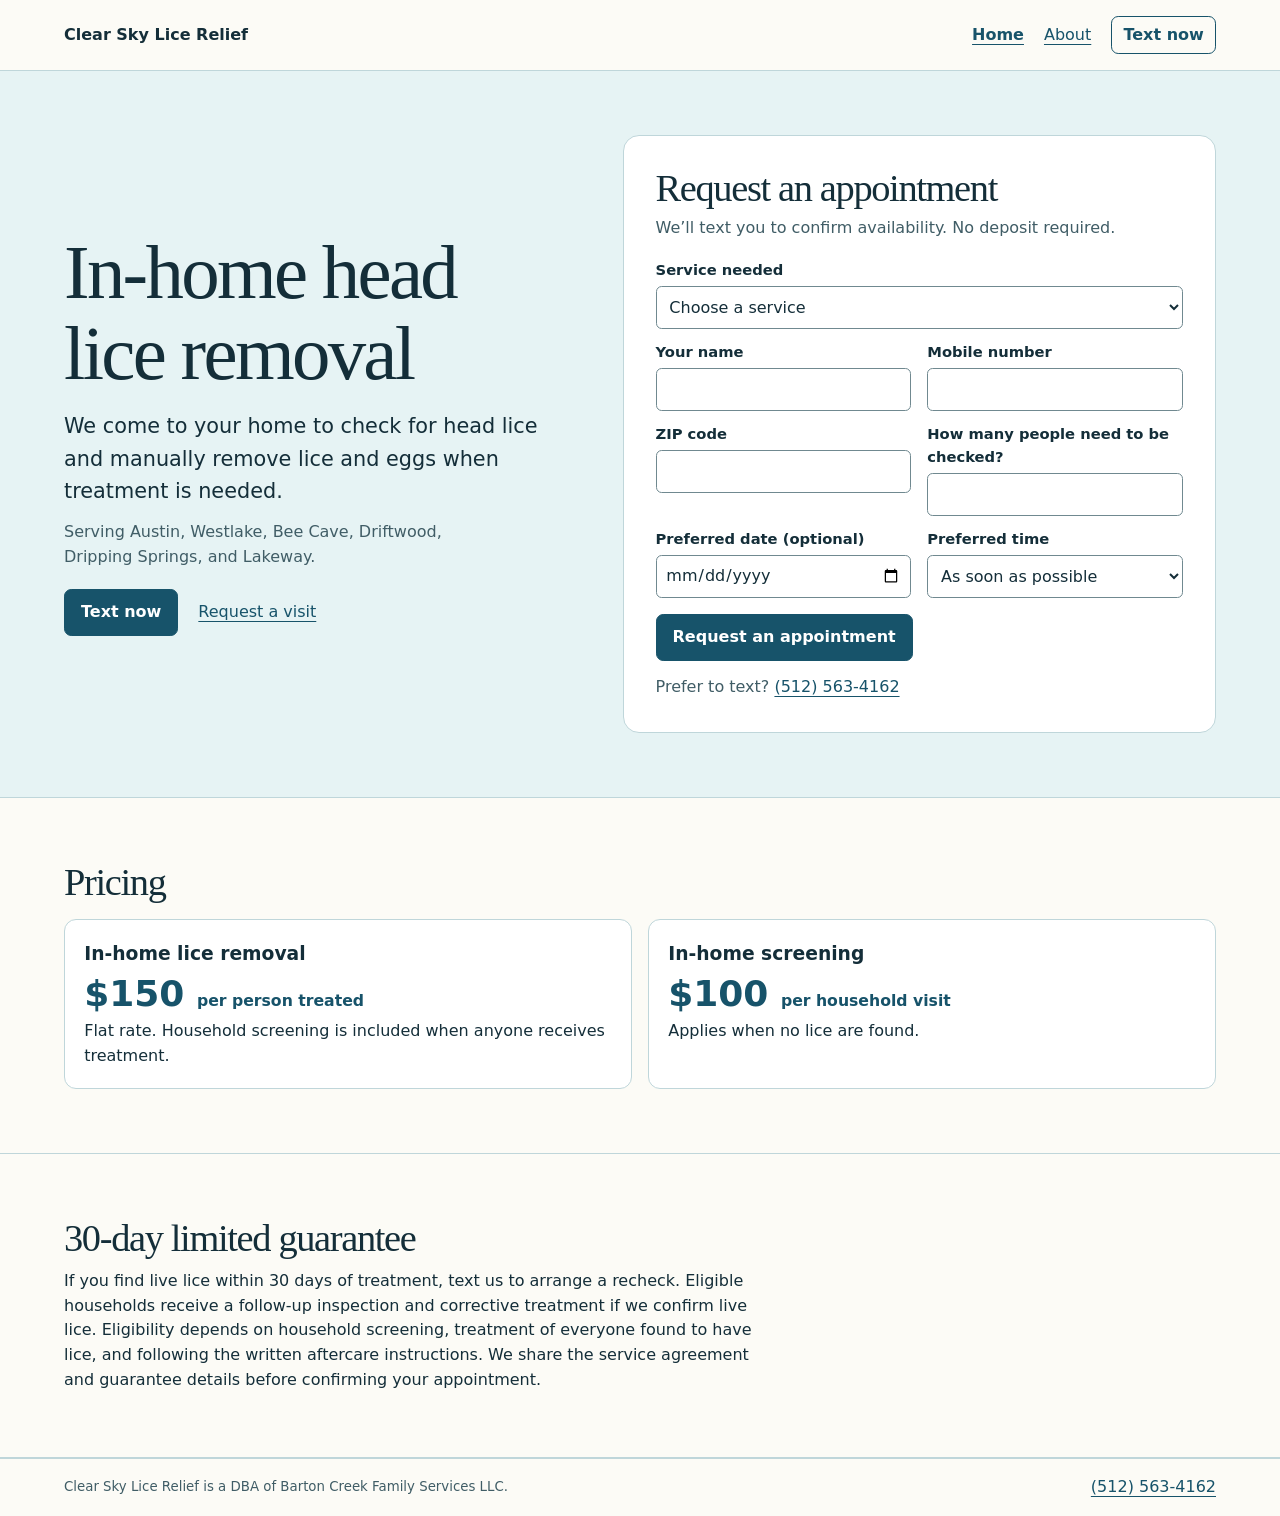
==== commit ee023bda: "Add files via upload rebuild including form" ====
--- a/index.html
+++ b/index.html
@@ -3,78 +3,101 @@
 <head>
   <meta charset="utf-8">
   <meta name="viewport" content="width=device-width, initial-scale=1">
-  <meta name="description" content="In-home head lice screening and manual removal in Austin and surrounding communities. View pricing or text to schedule.">
-  <title>Clear Sky Lice Relief | In-home head lice removal in Austin</title>
+  <meta name="description" content="Request in-home head lice screening or removal in Austin and nearby communities. Flat-rate treatment and no booking deposit.">
+  <title>Clear Sky Lice Relief | In-home lice removal in Austin</title>
   <link rel="stylesheet" href="site.css">
+  <script src="appointment.js" defer></script>
 </head>
 <body>
   <a class="skip" href="#main">Skip to content</a>
-  <header><div class="wrap bar">
-    <a class="brand" href="index.html">Clear Sky Lice Relief</a>
-    <nav aria-label="Main navigation"><a href="#pricing">Pricing</a><a href="#service-area">Service area</a><a href="terms/index.html">Terms</a></nav>
+  <header class="site-header"><div class="wrap bar">
+    <a class="brand" href="./">Clear Sky Lice Relief</a>
+    <nav aria-label="Main navigation">
+      <a href="./" aria-current="page">Home</a><a href="about.html">About</a>
+      <a class="button small" href="sms:+15125634162">Text now</a>
+    </nav>
   </div></header>
-<main id="main">
-  <div class="hero"><div class="wrap">
-    <h1>In-home head lice removal in Austin</h1>
-    <p class="lead">We come to your home to screen for head lice and manually remove lice and eggs when treatment is needed.</p>
-    <div class="actions">
-  <a class="button primary" href="sms:+15125634162?body=Hi%21%20I%E2%80%99m%20in%20ZIP%20code%20_____%20and%20would%20like%20to%20check%20availability%20for%20an%20in-home%20lice%20screening.">Text to schedule</a>
-  <a class="button" href="tel:+15125634162">Call (512) 563-4162</a>
-</div>
-  </div></div>
-
-  <div class="wrap">
-    <section id="visit">
-      <h2>How a visit works</h2>
-      <ol>
-        <li>Text or call with your ZIP code to check availability. To confirm your appointment, you’ll accept the service agreement electronically, pay a $50 deposit, and provide a card through our secure payment processor before dispatch.</li>
-        <li>Have everyone in your household available for screening if you’d like to qualify for the seven-day limited guarantee.</li>
-        <li>We recommend treatment for anyone we find has active head lice and provide written aftercare instructions.</li>
-      </ol>
-      <div class="panel">
-        <h3>Seven-day limited guarantee</h3>
-        <p>If you find a live crawling head louse within seven calendar days, call or text us within that period. Eligible households receive one complimentary follow-up inspection and one complimentary corrective treatment if we confirm live head lice.</p>
-        <p>Eligibility depends on household screening, completion of recommended treatment, and following aftercare instructions. <a href="terms/index.html#section-17">Read the full guarantee conditions</a>.</p>
+  <main id="main">
+    <div class="intro">
+      <div class="wrap hero-grid">
+        <div class="hero-copy">
+          <h1>In-home head lice removal</h1>
+          <p class="lead">We come to your home to check for head lice and manually remove lice and eggs when treatment is needed.</p>
+          <p class="area">Serving Austin, Westlake, Bee Cave, Driftwood, Dripping Springs, and Lakeway.</p>
+          <div class="actions">
+            <a class="button primary" href="sms:+15125634162">Text now</a>
+            <a href="#appointment">Request a visit</a>
+          </div>
+        </div>
+        <section class="booking" id="appointment" aria-labelledby="appointment-title">
+          <h2 id="appointment-title">Request an appointment</h2>
+          <p>We’ll text you to confirm availability. No deposit required.</p>
+      <form class="appointment-form" action="https://formspree.io/f/xeaglynb" method="POST" hidden>
+        <div class="grid">
+          <label>Service needed
+            <select name="service" required>
+              <option value="">Choose a service</option>
+              <option value="Lice removal">Lice removal</option>
+              <option value="Lice screening">Lice screening</option>
+            </select>
+          </label>
+          <label>Your name
+            <input name="name" autocomplete="name" maxlength="100" required>
+          </label>
+          <label>Mobile number
+            <input type="tel" name="phone" autocomplete="tel" maxlength="30" required>
+          </label>
+          <label>ZIP code
+            <input name="zip" autocomplete="postal-code" inputmode="numeric" pattern="[0-9]{5}" maxlength="5" title="Enter a five-digit ZIP code" required>
+          </label>
+          <label>How many people need to be checked?
+            <input type="number" name="people" min="1" step="1" required>
+          </label>
+          <label>Preferred date (optional)
+            <input type="date" name="preferred_date">
+          </label>
+          <label>Preferred time
+            <select name="preferred_time">
+              <option>As soon as possible</option>
+              <option>Morning</option>
+              <option>Afternoon</option>
+              <option>Evening</option>
+              <option>Any time</option>
+            </select>
+          </label>
+        </div>
+        <button class="button primary" type="submit">Request an appointment</button>
+        <p class="appointment-status" role="status"></p>
+      </form>
+          <p class="booking-help">Prefer to text? <a href="sms:+15125634162">(512) 563-4162</a></p>
+        </section>
+      </div>
+    </div>
+    <section class="wrap pricing" id="pricing" aria-labelledby="pricing-title">
+      <h2 id="pricing-title">Pricing</h2>
+      <div class="price-grid">
+        <article>
+          <h3>In-home lice removal</h3>
+          <p class="price">$150 <span>per person treated</span></p>
+          <p>Flat rate. Household screening is included when anyone receives treatment.</p>
+        </article>
+        <article>
+          <h3>In-home screening</h3>
+          <p class="price">$100 <span>per household visit</span></p>
+          <p>Applies when no lice are found.</p>
+        </article>
       </div>
     </section>
-
-    <section id="pricing">
-      <h2>Pricing</h2>
-      <div class="grid">
-        <div class="panel">
-          <h3>$150 per hour</h3>
-          <p>Screening and treatment both count toward billable time. There’s a one-hour minimum once service begins. After the first hour, additional time is billed in 15-minute increments at $37.50 per increment, rounded up to the next increment.</p>
-        </div>
-        <div class="panel">
-          <h3>$50 booking deposit</h3>
-          <p>The deposit confirms your appointment and is credited toward your final bill once service begins.</p>
-        </div>
+    <section class="follow-up" aria-labelledby="guarantee-title">
+      <div class="wrap follow-up-inner">
+        <h2 id="guarantee-title">30-day limited guarantee</h2>
+        <p>If you find live lice within 30 days of treatment, text us to arrange a recheck. Eligible households receive a follow-up inspection and corrective treatment if we confirm live lice. Eligibility depends on household screening, treatment of everyone found to have lice, and following the written aftercare instructions. We share the service agreement and guarantee details before confirming your appointment.</p>
       </div>
-      <p>A screening-only visit completed within an hour costs $150, with $100 due after the deposit. A three-hour visit costs $450, with $400 due after the deposit. Both examples are before any separately approved charges.</p>
-      <p>You can set a spending limit before service begins.</p>
     </section>
-
-    <section id="service-area">
-      <h2>Service area</h2>
-      <p>We serve Austin, Westlake, Bee Cave, Driftwood, Dripping Springs, and Lakeway.</p>
-      <p>Appointments outside this area may be available. We’ll disclose any travel surcharge for your approval before booking. Text us your ZIP code to check.</p>
-      <div class="actions">
-  <a class="button primary" href="sms:+15125634162?body=Hi%21%20I%E2%80%99m%20in%20ZIP%20code%20_____%20and%20would%20like%20to%20check%20availability%20for%20an%20in-home%20lice%20screening.">Text to schedule</a>
-  <a class="button" href="tel:+15125634162">Call (512) 563-4162</a>
-</div>
-    </section>
-
-    <section id="about">
-      <h2>Meet Skyler</h2>
-      <!-- Add Skyler’s photo here when available. -->
-      <p>Skyler Passino was born in Austin and raised in Dripping Springs. He’s a father of two toddlers and a regular at Barton Springs Pool.</p>
-    </section>
-  </div>
-</main>
+  </main>
   <footer><div class="wrap bar">
     <small>Clear Sky Lice Relief is a DBA of Barton Creek Family Services LLC.</small>
-    <a href="tel:+15125634162">(512) 563-4162</a>
-    <a href="terms/index.html">Terms &amp; Conditions</a>
+    <a href="sms:+15125634162">(512) 563-4162</a>
   </div></footer>
 </body>
 </html>
--- a/site.css
+++ b/site.css
@@ -1,31 +1,61 @@
-:root{color-scheme:light;--ink:#162f3e;--blue:#17526b;--paper:#fffdf8;--sky:#e5f4f9;--line:#c7dce3}
-*{box-sizing:border-box}
-body{margin:0;background:var(--paper);color:var(--ink);font:1rem/1.65 system-ui,sans-serif}
-a{color:var(--blue);text-underline-offset:.2em}
-a:focus-visible{outline:3px solid #a65121;outline-offset:4px}
-.wrap{width:min(68rem,calc(100% - 2rem));margin-inline:auto}
-header,footer{padding:1rem 0;border-block-end:1px solid var(--line)}
-footer{border-block:1px solid var(--line) 0}
-.bar,.actions{display:flex;align-items:center;justify-content:space-between;gap:1rem;flex-wrap:wrap}
-.actions{justify-content:flex-start}
-.brand{font-weight:800;text-decoration:none}
-nav{display:flex;gap:1rem;flex-wrap:wrap}
-.hero{background:linear-gradient(125deg,var(--sky),#f4faf9);padding:clamp(3rem,8vw,7rem) 0}
-h1,h2{line-height:1.12;letter-spacing:-.025em}
-h1{font-size:clamp(2.4rem,6vw,4.8rem);max-width:16ch;margin:0 0 1rem}
-h2{font-size:clamp(1.5rem,3vw,2.2rem);margin:0 0 1rem}
-.lead{font-size:1.18rem;max-width:52ch}
-.button{display:inline-block;padding:.65rem 1rem;border:1px solid var(--blue);border-radius:.55rem;font-weight:700;text-decoration:none}
-.primary{background:var(--blue);color:white}
-section{padding:2.5rem 0;border-bottom:1px solid var(--line)}
-section:last-child{border:0}
-.grid{display:grid;grid-template-columns:repeat(auto-fit,minmax(min(100%,16rem),1fr));gap:1rem}
-.panel{background:var(--sky);padding:1.25rem;border-radius:.75rem}
-.panel > :first-child{margin-top:0}
-.panel > :last-child{margin-bottom:0}
-.legal{width:min(48rem,calc(100% - 2rem));margin:3rem auto;overflow-wrap:anywhere}
-.legal h1{font-size:clamp(2rem,5vw,3.6rem);max-width:none}
-.legal h2{margin-top:2.5rem;scroll-margin-top:1rem}
-.legal li{margin-block:.4rem}
-.skip{position:absolute;left:1rem;top:.5rem;background:white;padding:.5rem;transform:translateY(-200%)}
-.skip:focus{transform:none}
+:root {
+  color-scheme: light;
+  --ink: #142e39;
+  --muted: #405d66;
+  --paper: #fcfbf6;
+  --white: #fff;
+  --sky: #e6f3f4;
+  --blue: #17536a;
+  --line: #bfd6da;
+}
+* { box-sizing: border-box; }
+body { margin: 0; color: var(--ink); background: var(--paper); font: 1rem/1.55 system-ui, sans-serif; }
+[hidden] { display: none !important; }
+.wrap { width: min(72rem, calc(100% - 2rem)); margin-inline: auto; }
+a { color: var(--blue); text-underline-offset: .23em; }
+:focus-visible { outline: 3px solid #a65121; outline-offset: 3px; }
+.skip { position: absolute; top: .5rem; left: 1rem; padding: .5rem; background: white; transform: translateY(-200%); }
+.skip:focus { transform: none; }
+.site-header, footer { padding: 1rem 0; }
+.bar, nav, .actions { display: flex; flex-wrap: wrap; align-items: center; gap: .75rem 1.25rem; }
+.bar { justify-content: space-between; }
+.brand { font-weight: 800; text-decoration: none; color: var(--ink); }
+nav a[aria-current="page"] { font-weight: 750; }
+.button { display: inline-block; padding: .65rem 1rem; border: 1px solid var(--blue); border-radius: .45rem; font: inherit; font-weight: 720; text-decoration: none; cursor: pointer; }
+.button.small { padding: .35rem .7rem; }
+.primary { background: var(--blue); color: white; }
+button:disabled { opacity: .65; cursor: wait; }
+.intro { background: var(--sky); border-block: 1px solid var(--line); }
+.hero-grid { display: grid; grid-template-columns: 1fr 1.2fr; gap: clamp(1.5rem, 5vw, 5rem); align-items: center; padding-block: clamp(1.75rem, 5vw, 4.5rem); }
+h1, h2, h3, p { margin: 0; }
+h1, h2 { font-family: Georgia, serif; font-weight: 500; letter-spacing: -.035em; line-height: 1.06; }
+h1 { font-size: clamp(2.7rem, 6vw, 5.4rem); max-width: 12ch; }
+h2 { font-size: clamp(1.8rem, 3vw, 2.55rem); }
+.lead { font-size: clamp(1.06rem, 2vw, 1.3rem); margin-top: 1rem; max-width: 44ch; }
+.area { color: var(--muted); margin-top: .8rem; max-width: 39ch; }
+.actions { margin-top: 1.2rem; }
+.booking { background: var(--white); border: 1px solid var(--line); border-radius: 1rem; padding: clamp(1rem, 3vw, 2rem); scroll-margin-top: 1rem; }
+.booking > p { margin-top: .45rem; color: var(--muted); }
+.booking .booking-help { margin-top: .85rem; }
+.appointment-form { margin-top: 1.15rem; }
+.grid, .price-grid { display: grid; grid-template-columns: repeat(2,minmax(0,1fr)); gap: .75rem 1rem; }
+.appointment-form label { display: grid; align-content: start; gap: .25rem; font-size: .92rem; font-weight: 650; }
+.appointment-form label:first-child { grid-column: 1 / -1; }
+.appointment-form :is(input, select) { width: 100%; min-width: 0; min-height: 2.7rem; padding: .45rem .55rem; border: 1px solid #708990; border-radius: .35rem; background: white; color: var(--ink); font: inherit; font-size: 1rem; font-weight: 400; }
+.appointment-form button { margin-top: 1rem; }
+.appointment-status:not(:empty) { margin-top: .65rem; }
+.pricing, .about-visit, .about-intro, .follow-up-inner { padding-block: clamp(2rem, 5vw, 4rem); }
+.price-grid { margin-top: 1rem; }
+.price-grid article { padding: 1.2rem; border: 1px solid var(--line); border-radius: .75rem; background: white; }
+.price { margin-block: .25rem; font-size: 2.25rem; color: var(--blue); font-weight: 760; line-height: 1.2; }
+.price span { font-size: .98rem; font-weight: 600; }
+.follow-up { border-block: 1px solid var(--line); }
+.follow-up p, .about-visit p { margin-top: .65rem; max-width: 68ch; }
+footer { color: var(--muted); border-top: 1px solid var(--line); }
+@media (max-width: 47rem) {
+  .hero-grid { grid-template-columns: 1fr; }
+}
+@media (max-width: 30rem) {
+  .grid, .price-grid { grid-template-columns: 1fr; }
+  .site-header .bar { gap: .5rem 1rem; }
+}
